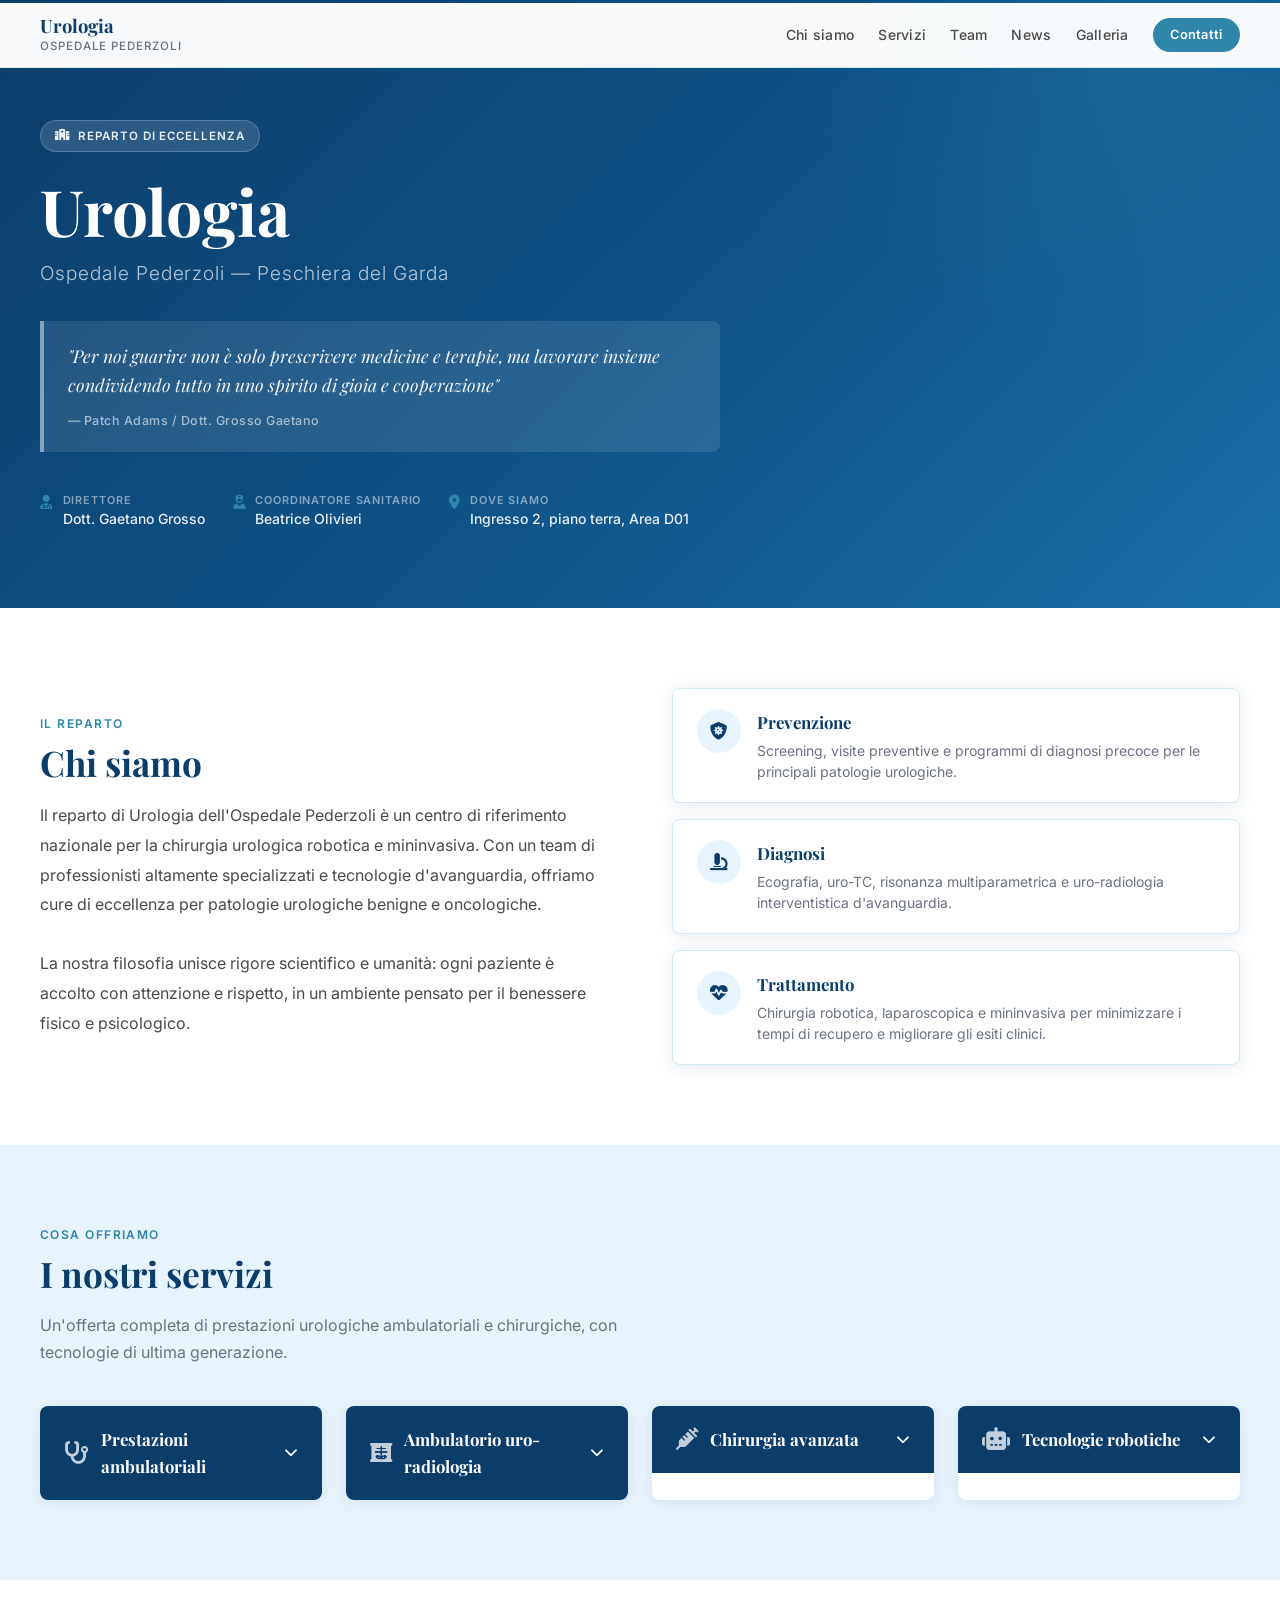
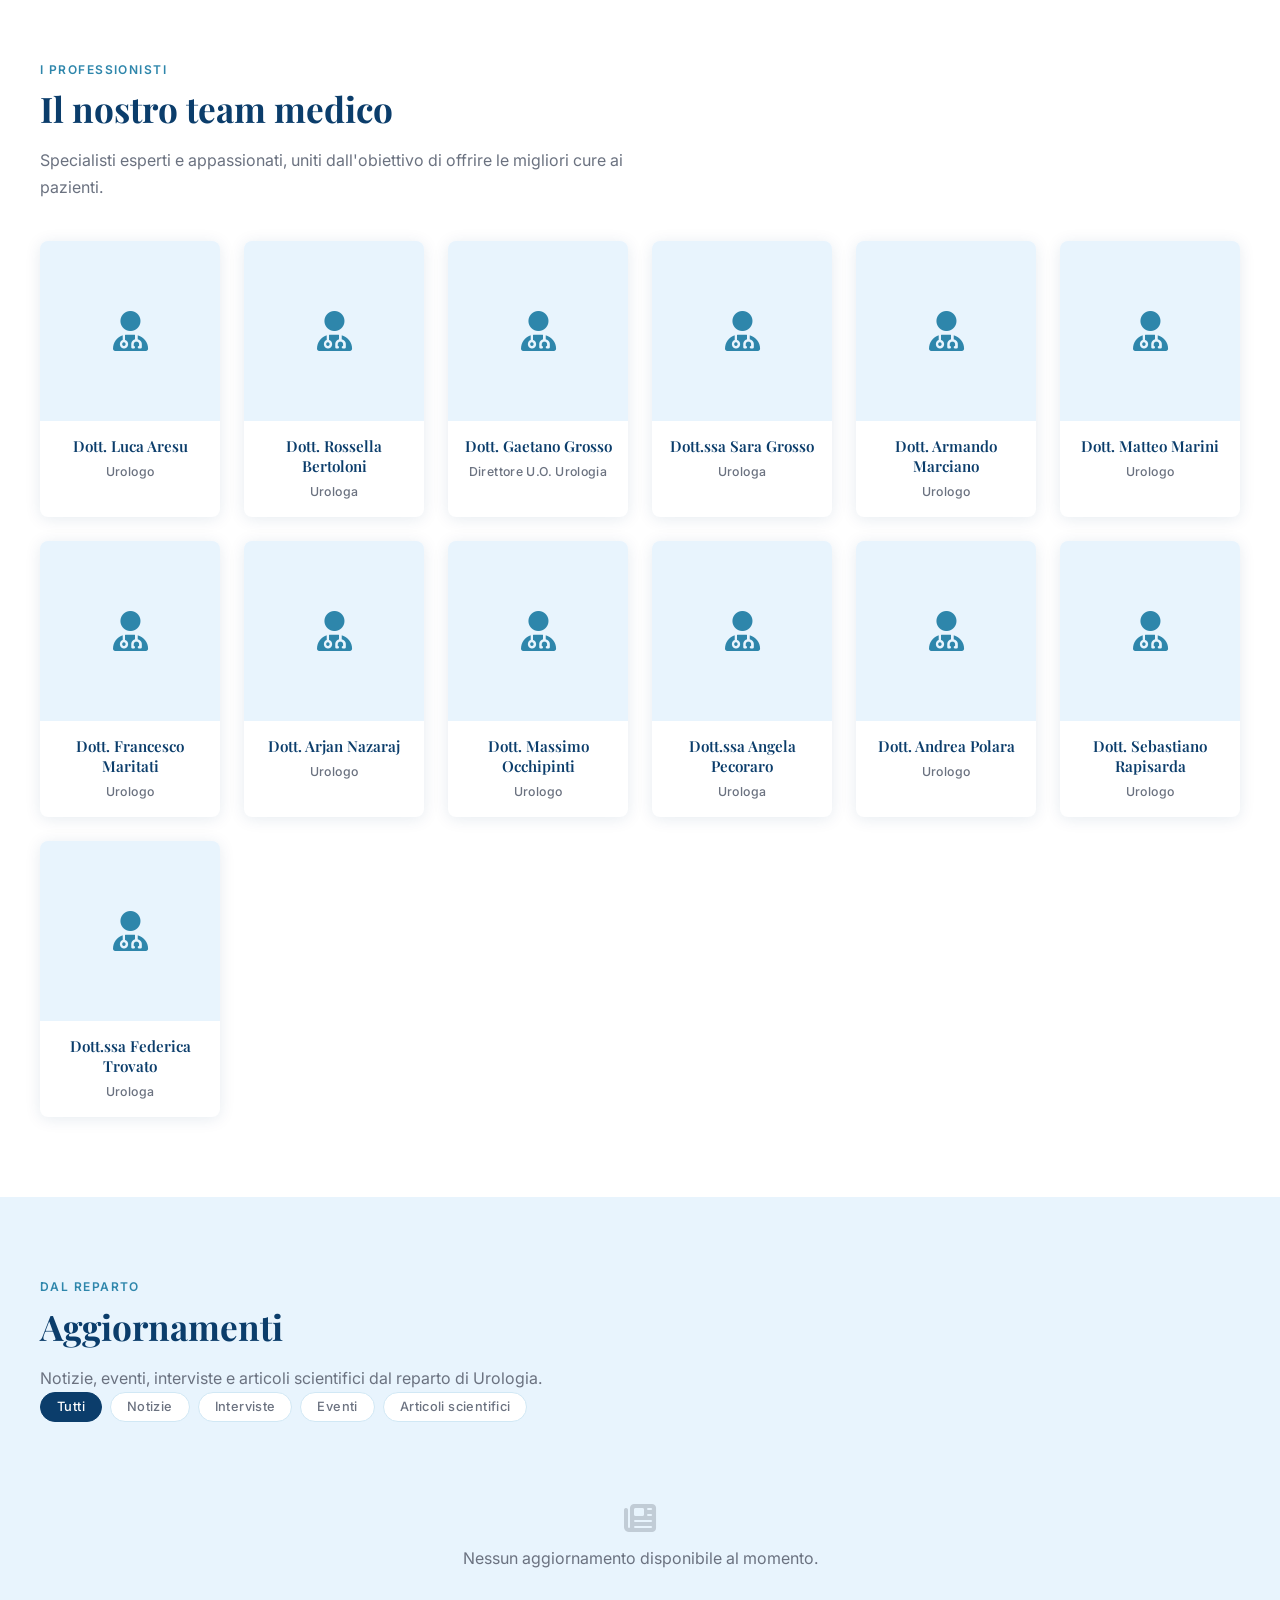
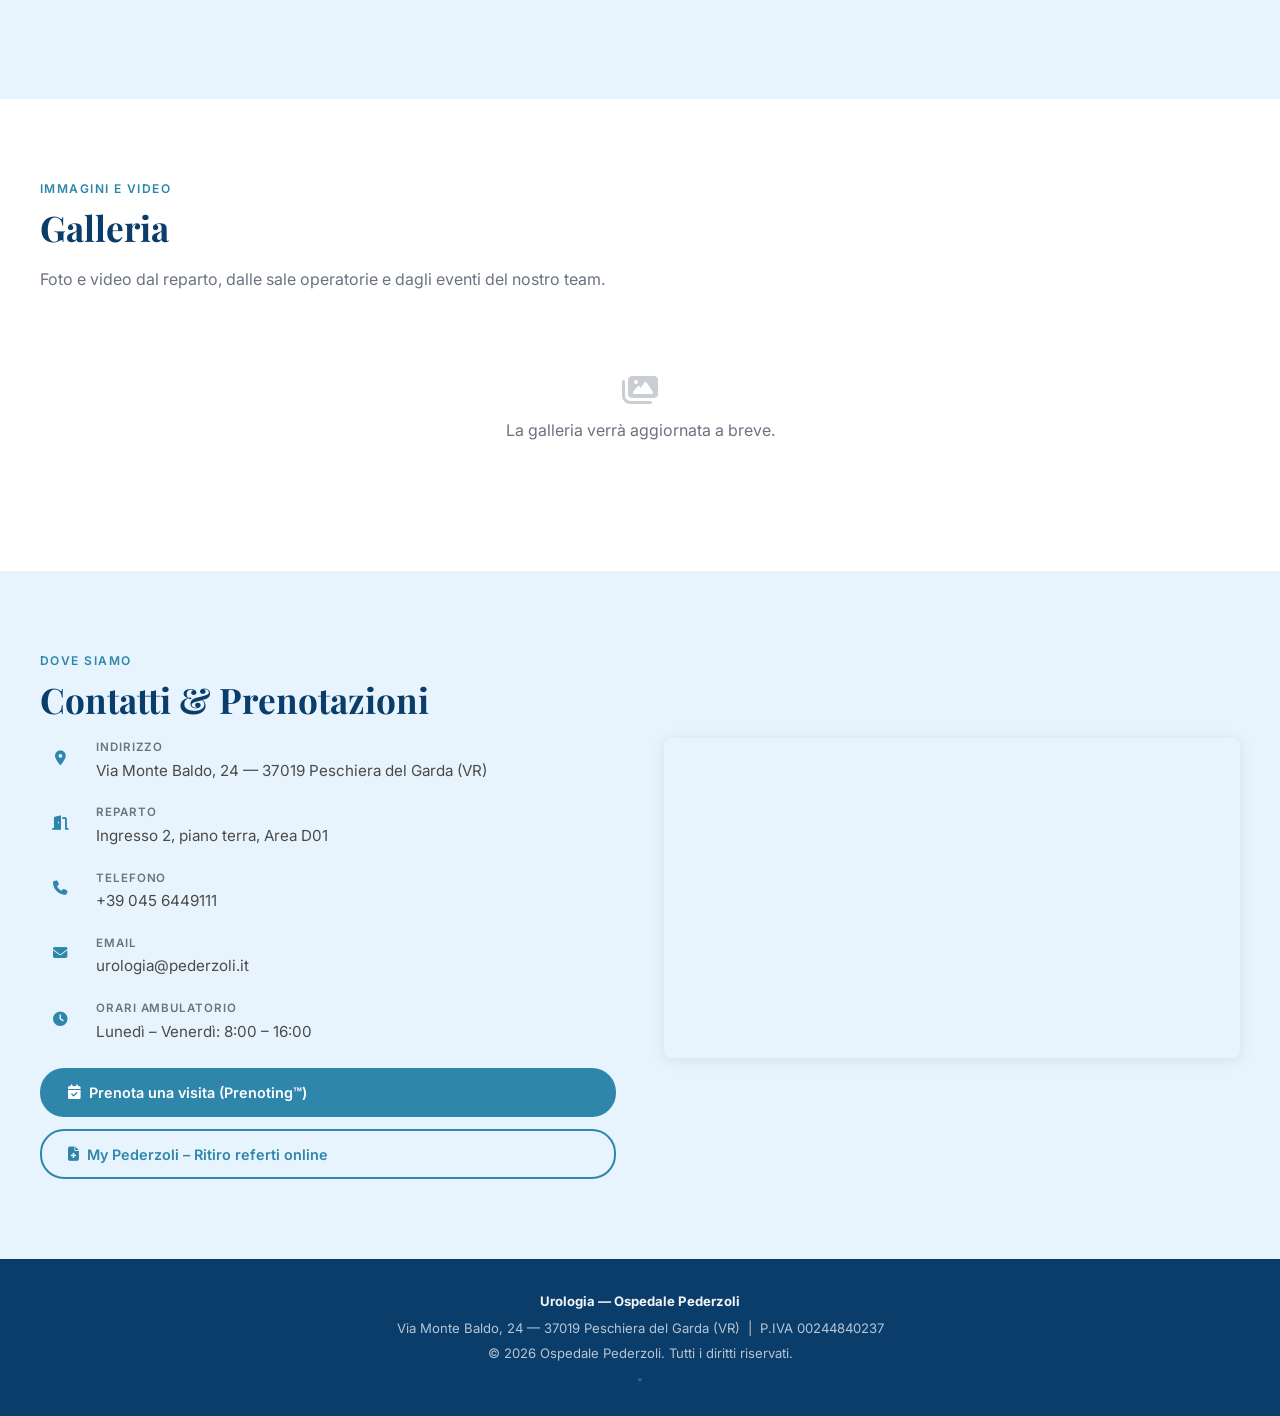
==== index.html @ b8ba5147 "Add landing page Urologia Ospedale Pederzoli" ====
<!DOCTYPE html>
<html lang="it">
<head>
  <meta charset="UTF-8">
  <meta name="viewport" content="width=device-width, initial-scale=1.0">
  <title>Urologia — Ospedale Pederzoli</title>
  <meta name="description" content="Reparto di Urologia dell'Ospedale Pederzoli. Centro di riferimento nazionale per chirurgia robotica e mininvasiva. Direttore: Dott. Gaetano Grosso.">
  <link rel="preconnect" href="https://fonts.googleapis.com">
  <link rel="preconnect" href="https://fonts.gstatic.com" crossorigin>
  <link href="https://fonts.googleapis.com/css2?family=Playfair+Display:ital,wght@0,400;0,600;0,700;1,400&family=Inter:wght@300;400;500;600;700&display=swap" rel="stylesheet">
  <link rel="stylesheet" href="https://cdnjs.cloudflare.com/ajax/libs/font-awesome/6.4.2/css/all.min.css">
  <style>
    /* =============================================================
       VARIABILI — per personalizzare colori modifica qui
       ============================================================= */
    :root {
      --white:      #FFFFFF;
      --blue-deep:  #0B3D6B;   /* header, titoli, accenti istituzionali */
      --blue-light: #E8F4FD;   /* sfondi sezioni alternate */
      --accent:     #2E86AB;   /* CTA, link, bottoni */
      --text:       #4A4A4A;   /* corpo testo */
      --text-light: #6B7280;
      --border:     #D1E8F5;
      --shadow:     0 2px 16px rgba(11,61,107,.10);
      --radius:     8px;
      --max-w:      1200px;
      --font-title: 'Playfair Display', serif;
      --font-body:  'Inter', sans-serif;
      --tr:         .3s ease;
    }

    *, *::before, *::after { box-sizing: border-box; margin: 0; padding: 0; }
    html { scroll-behavior: smooth; }
    body { font-family: var(--font-body); color: var(--text); background: var(--white); line-height: 1.6; }
    img  { max-width: 100%; height: auto; display: block; }
    a    { color: var(--accent); text-decoration: none; }
    a:hover { text-decoration: underline; }
    a:focus-visible, button:focus-visible { outline: 2px solid var(--accent); outline-offset: 2px; }

    /* =============================================================
       SCROLL PROGRESS — linea animata sotto l'header
       ============================================================= */
    #scroll-bar {
      position: fixed; top: 0; left: 0; height: 3px; width: 0%;
      background: linear-gradient(90deg, var(--blue-deep), var(--accent));
      z-index: 1001; transition: width .1s linear;
    }

    /* =============================================================
       HEADER
       ============================================================= */
    #site-header {
      position: fixed; top: 3px; left: 0; right: 0;
      background: rgba(255,255,255,.97); backdrop-filter: blur(8px);
      border-bottom: 1px solid var(--border); z-index: 990; padding: 0 1.5rem;
    }
    .hdr-inner {
      max-width: var(--max-w); margin: 0 auto;
      display: flex; align-items: center; justify-content: space-between; height: 64px;
    }
    .hdr-brand { display: flex; flex-direction: column; }
    .hdr-brand .dept    { font-family: var(--font-title); font-size: 1.15rem; font-weight: 700; color: var(--blue-deep); line-height: 1.2; }
    .hdr-brand .hosp    { font-size: .72rem; font-weight: 500; color: var(--text-light); letter-spacing: .08em; text-transform: uppercase; }
    nav                 { display: flex; gap: 1.5rem; align-items: center; }
    nav a               { font-size: .875rem; font-weight: 500; color: var(--text); letter-spacing: .02em; transition: color var(--tr); }
    nav a:hover         { color: var(--accent); text-decoration: none; }
    .nav-cta            { background: var(--accent); color: var(--white) !important; padding: .4rem 1.1rem; border-radius: 20px; font-size: .8rem !important; font-weight: 600 !important; }
    .nav-cta:hover      { background: var(--blue-deep); }
    .hamburger          { display: none; background: none; border: none; cursor: pointer; font-size: 1.4rem; color: var(--blue-deep); }
    @media (max-width: 768px) {
      .hamburger { display: block; }
      nav { display: none; flex-direction: column; position: absolute; top: 64px; left: 0; right: 0;
            background: var(--white); border-bottom: 1px solid var(--border); padding: 1rem 1.5rem; gap: .75rem; }
      nav.open { display: flex; }
      nav a { font-size: 1rem; }
    }

    /* =============================================================
       UTILITIES
       ============================================================= */
    .sec-label   { font-size: .75rem; font-weight: 600; letter-spacing: .12em; text-transform: uppercase; color: var(--accent); margin-bottom: .5rem; }
    .sec-title   { font-family: var(--font-title); font-size: clamp(1.6rem,3vw,2.2rem); color: var(--blue-deep); line-height: 1.25; margin-bottom: 1rem; }
    .sec-sub     { font-size: 1rem; color: var(--text-light); max-width: 620px; line-height: 1.7; }
    section      { padding: 5rem 1.5rem; }
    .container   { max-width: var(--max-w); margin: 0 auto; }
    .bg-light    { background: var(--blue-light); }
    .btn         { display: inline-flex; align-items: center; gap: .5rem; padding: .7rem 1.6rem; border-radius: 24px;
                   font-family: var(--font-body); font-size: .9rem; font-weight: 600; cursor: pointer;
                   transition: all var(--tr); border: 2px solid transparent; text-decoration: none; }
    .btn-primary { background: var(--accent); color: var(--white); }
    .btn-primary:hover { background: var(--blue-deep); text-decoration: none; }
    .btn-outline { background: transparent; color: var(--accent); border-color: var(--accent); }
    .btn-outline:hover { background: var(--accent); color: var(--white); text-decoration: none; }

    /* =============================================================
       HERO
       ============================================================= */
    #hero {
      padding: calc(64px + 3.5rem) 1.5rem 5rem;
      background: linear-gradient(135deg, var(--blue-deep) 0%, #0e5287 50%, #1a6fa8 100%);
      position: relative; overflow: hidden;
    }
    #hero::before {
      content: ''; position: absolute; top: -40%; right: -10%; width: 600px; height: 600px;
      background: radial-gradient(circle, rgba(46,134,171,.25) 0%, transparent 70%); pointer-events: none;
    }
    .hero-in    { max-width: var(--max-w); margin: 0 auto; position: relative; z-index: 1; }
    .hero-badge { display: inline-flex; align-items: center; gap: .5rem;
                  background: rgba(255,255,255,.13); color: rgba(255,255,255,.9);
                  padding: .35rem .9rem; border-radius: 20px; font-size: .72rem; font-weight: 600;
                  letter-spacing: .08em; text-transform: uppercase; margin-bottom: 1.5rem;
                  border: 1px solid rgba(255,255,255,.2); }
    .hero-title { font-family: var(--font-title); font-size: clamp(2.5rem,6vw,4rem); color: var(--white); line-height: 1.1; margin-bottom: .75rem; }
    .hero-hosp  { font-size: clamp(1rem,2vw,1.2rem); color: rgba(255,255,255,.7); font-weight: 300; letter-spacing: .05em; margin-bottom: 2rem; }
    .hero-quote { background: rgba(255,255,255,.1); border-left: 4px solid rgba(255,255,255,.45);
                  padding: 1.25rem 1.5rem; border-radius: 0 var(--radius) var(--radius) 0;
                  max-width: 680px; margin-bottom: 2.5rem; }
    .hero-quote blockquote { font-family: var(--font-title); font-size: clamp(.95rem,2vw,1.1rem);
                              color: rgba(255,255,255,.95); font-style: italic; line-height: 1.65; margin-bottom: .5rem; }
    .hero-quote cite        { font-size: .78rem; color: rgba(255,255,255,.6); font-style: normal; font-weight: 500; letter-spacing: .04em; }
    .hero-meta  { display: flex; flex-wrap: wrap; gap: 1.75rem; }
    .hm-item    { display: flex; align-items: flex-start; gap: .6rem; }
    .hm-item i  { color: var(--accent); font-size: .9rem; margin-top: .15rem; flex-shrink: 0; }
    .hm-item .lbl { font-size: .68rem; font-weight: 600; letter-spacing: .08em; text-transform: uppercase; color: rgba(255,255,255,.5); }
    .hm-item .val { font-size: .875rem; color: rgba(255,255,255,.9); font-weight: 500; line-height: 1.3; }

    /* =============================================================
       CHI SIAMO
       ============================================================= */
    #chi-siamo .container { display: grid; grid-template-columns: 1fr 1fr; gap: 4rem; align-items: center; }
    @media (max-width: 768px) { #chi-siamo .container { grid-template-columns: 1fr; gap: 2.5rem; } }
    .about-text  { font-size: 1rem; line-height: 1.85; color: var(--text); margin-top: 1rem; }
    .pillars     { display: flex; flex-direction: column; gap: 1rem; }
    .pillar-card { background: var(--white); border: 1px solid var(--border); border-radius: var(--radius);
                   padding: 1.25rem 1.5rem; display: flex; align-items: flex-start; gap: 1rem;
                   box-shadow: var(--shadow); transition: transform var(--tr), box-shadow var(--tr); }
    .pillar-card:hover { transform: translateY(-2px); box-shadow: 0 6px 24px rgba(11,61,107,.15); }
    .p-icon      { width: 44px; height: 44px; background: var(--blue-light); border-radius: 50%;
                   display: flex; align-items: center; justify-content: center; flex-shrink: 0; color: var(--blue-deep); font-size: 1.1rem; }
    .pillar-card h3 { font-family: var(--font-title); font-size: 1.05rem; color: var(--blue-deep); margin-bottom: .25rem; }
    .pillar-card p  { font-size: .875rem; color: var(--text-light); line-height: 1.5; }

    /* =============================================================
       SERVIZI
       ============================================================= */
    .svc-grid { display: grid; grid-template-columns: repeat(auto-fit,minmax(260px,1fr)); gap: 1.5rem; margin-top: 2.5rem; }
    .svc-card { background: var(--white); border-radius: var(--radius); box-shadow: var(--shadow); overflow: hidden;
                cursor: pointer; transition: transform var(--tr), box-shadow var(--tr); }
    .svc-card:hover { transform: translateY(-3px); box-shadow: 0 8px 28px rgba(11,61,107,.15); }
    .svc-head { background: var(--blue-deep); color: var(--white); padding: 1.25rem 1.5rem;
                display: flex; align-items: center; justify-content: space-between; }
    .svc-head .si  { font-size: 1.4rem; opacity: .75; }
    .svc-head h3   { font-family: var(--font-title); font-size: 1.05rem; flex: 1; margin: 0 .75rem; }
    .svc-head .tog { font-size: .85rem; transition: transform var(--tr); }
    .svc-card.open .tog { transform: rotate(180deg); }
    .svc-body { max-height: 0; overflow: hidden; transition: max-height .4s ease, padding .3s; padding: 0 1.5rem; }
    .svc-card.open .svc-body { max-height: 420px; padding: 1.25rem 1.5rem; }
    .svc-body p  { font-size: .9rem; color: var(--text); line-height: 1.7; }
    .svc-body ul { margin-top: .75rem; padding-left: 1.25rem; }
    .svc-body ul li { font-size: .875rem; color: var(--text-light); margin-bottom: .3rem; }

    /* =============================================================
       TEAM
       ============================================================= */
    .team-grid { display: grid; grid-template-columns: repeat(auto-fill,minmax(170px,1fr)); gap: 1.5rem; margin-top: 2.5rem; }
    .team-card { background: var(--white); border-radius: var(--radius); box-shadow: var(--shadow); overflow: hidden;
                 text-align: center; transition: transform var(--tr), box-shadow var(--tr); }
    .team-card:hover { transform: translateY(-4px); box-shadow: 0 10px 32px rgba(11,61,107,.15); }
    .tc-photo { width: 100%; aspect-ratio: 1; background: var(--blue-light); overflow: hidden; position: relative; }
    .tc-photo img { width: 100%; height: 100%; object-fit: cover; }
    .tc-placeholder { width: 100%; height: 100%; display: flex; align-items: center; justify-content: center; color: var(--accent); font-size: 2.5rem; }
    .tc-info  { padding: 1rem; }
    .tc-name  { font-family: var(--font-title); font-size: .95rem; color: var(--blue-deep); font-weight: 600; line-height: 1.3; }
    .tc-role  { font-size: .77rem; color: var(--text-light); margin-top: .3rem; font-weight: 500; letter-spacing: .03em; }

    /* =============================================================
       FEED
       ============================================================= */
    .filters  { display: flex; flex-wrap: wrap; gap: .5rem; margin-bottom: 2rem; }
    .fbtn     { padding: .4rem 1rem; border: 1.5px solid var(--border); border-radius: 20px;
                background: var(--white); color: var(--text-light); font-family: var(--font-body);
                font-size: .8rem; font-weight: 500; cursor: pointer; transition: all var(--tr); letter-spacing: .03em; }
    .fbtn:hover, .fbtn.active { background: var(--blue-deep); color: var(--white); border-color: var(--blue-deep); }
    .posts-grid { display: grid; grid-template-columns: repeat(auto-fill,minmax(300px,1fr)); gap: 1.5rem; }
    .post-card  { background: var(--white); border-radius: var(--radius); box-shadow: var(--shadow); overflow: hidden;
                  display: flex; flex-direction: column; transition: transform var(--tr), box-shadow var(--tr); }
    .post-card:hover { transform: translateY(-3px); box-shadow: 0 8px 28px rgba(11,61,107,.15); }
    .post-img   { width: 100%; height: 180px; object-fit: cover; }
    .post-vid   { width: 100%; aspect-ratio: 16/9; }
    .post-vid iframe { width: 100%; height: 100%; border: none; display: block; }
    .post-body  { padding: 1.25rem; flex: 1; display: flex; flex-direction: column; }
    .post-meta  { display: flex; align-items: center; justify-content: space-between; margin-bottom: .75rem; }
    .ptag       { font-size: .7rem; font-weight: 600; letter-spacing: .08em; text-transform: uppercase; padding: .2rem .6rem; border-radius: 4px; }
    .tag-n { background: #dbeafe; color: #1d4ed8; }
    .tag-i { background: #d1fae5; color: #065f46; }
    .tag-e { background: #fef3c7; color: #92400e; }
    .tag-a { background: #f3e8ff; color: #6b21a8; }
    .pdate  { font-size: .75rem; color: var(--text-light); }
    .post-card h3 { font-family: var(--font-title); font-size: 1.05rem; color: var(--blue-deep); margin-bottom: .5rem; line-height: 1.35; }
    .post-card p  { font-size: .875rem; color: var(--text-light); line-height: 1.6; flex: 1; }
    .no-posts { text-align: center; color: var(--text-light); padding: 3rem; font-size: 1rem; grid-column: 1/-1; }

    /* =============================================================
       GALLERIA
       ============================================================= */
    .gal-grid { columns: 3 260px; column-gap: 1rem; margin-top: 2rem; }
    .gal-item { break-inside: avoid; margin-bottom: 1rem; position: relative;
                border-radius: var(--radius); overflow: hidden; cursor: pointer; }
    .gal-item img { width: 100%; display: block; transition: transform .4s ease; }
    .gal-item:hover img { transform: scale(1.04); }
    .gal-overlay { position: absolute; inset: 0; background: rgba(11,61,107,.45); opacity: 0;
                   transition: opacity var(--tr); display: flex; align-items: center; justify-content: center;
                   color: white; font-size: 1.75rem; }
    .gal-item:hover .gal-overlay { opacity: 1; }
    .gal-vid  { break-inside: avoid; margin-bottom: 1rem; border-radius: var(--radius); overflow: hidden; box-shadow: var(--shadow); }
    .gal-vid-title { background: var(--blue-deep); color: white; padding: .6rem .9rem; font-size: .82rem; font-weight: 500; }
    .gal-vid iframe { width: 100%; aspect-ratio: 16/9; display: block; border: none; }
    .gal-empty { text-align: center; color: var(--text-light); padding: 3rem; }
    /* lightbox */
    #lightbox { display: none; position: fixed; inset: 0; background: rgba(0,0,0,.92); z-index: 2000;
                align-items: center; justify-content: center; }
    #lightbox.open { display: flex; }
    #lightbox img  { max-width: 90vw; max-height: 90vh; object-fit: contain; border-radius: var(--radius); }
    #lb-close { position: absolute; top: 1.5rem; right: 1.5rem; background: none; border: none;
                color: white; font-size: 2rem; cursor: pointer; line-height: 1; }

    /* =============================================================
       CONTATTI
       ============================================================= */
    .contacts-grid { display: grid; grid-template-columns: 1fr 1fr; gap: 3rem; align-items: start; }
    @media (max-width: 768px) { .contacts-grid { grid-template-columns: 1fr; } }
    .ci      { display: flex; align-items: flex-start; gap: 1rem; margin-bottom: 1.25rem; }
    .ci-icon { width: 40px; height: 40px; background: var(--blue-light); border-radius: 50%;
               display: flex; align-items: center; justify-content: center; color: var(--accent); font-size: .9rem; flex-shrink: 0; }
    .ci-lbl  { font-size: .72rem; font-weight: 600; letter-spacing: .08em; text-transform: uppercase; color: var(--text-light); }
    .ci-val  { font-size: .95rem; color: var(--text); margin-top: .15rem; }
    .cta-links { display: flex; flex-direction: column; gap: .75rem; margin-top: 1.5rem; }
    .map-wrap  { border-radius: var(--radius); overflow: hidden; box-shadow: var(--shadow); height: 320px; }
    .map-wrap iframe { width: 100%; height: 100%; border: none; }

    /* =============================================================
       FOOTER
       ============================================================= */
    footer { background: var(--blue-deep); color: rgba(255,255,255,.7); text-align: center; padding: 2rem 1.5rem; font-size: .82rem; }
    footer strong { color: rgba(255,255,255,.95); }
    .admin-dot { background: none; border: none; color: rgba(255,255,255,.18); cursor: pointer; font-size: .55rem; margin-top: .6rem; transition: color .3s; display: block; margin-left: auto; margin-right: auto; }
    .admin-dot:hover { color: rgba(255,255,255,.55); }

    /* =============================================================
       TOAST
       ============================================================= */
    #toast { position: fixed; bottom: 2rem; right: 2rem; background: var(--accent); color: white;
             padding: .75rem 1.25rem; border-radius: 8px; font-size: .875rem; font-weight: 600;
             z-index: 5000; opacity: 0; transform: translateY(10px); transition: opacity .3s, transform .3s; pointer-events: none; }
    #toast.show { opacity: 1; transform: translateY(0); }

    /* =============================================================
       ADMIN OVERLAY
       ============================================================= */
    #admin-ov { display: none; position: fixed; inset: 0; background: rgba(11,61,107,.97);
                z-index: 3000; overflow-y: auto; }
    #admin-ov.open { display: block; }
    .adm-wrap { max-width: 920px; margin: 0 auto; padding: 2rem 1.5rem; }
    .adm-hdr  { display: flex; align-items: center; justify-content: space-between;
                margin-bottom: 2rem; border-bottom: 1px solid rgba(255,255,255,.15); padding-bottom: 1rem; }
    .adm-hdr h2 { font-family: var(--font-title); color: var(--white); font-size: 1.5rem; }
    #adm-close { background: rgba(255,255,255,.1); border: 1px solid rgba(255,255,255,.2); color: white;
                 padding: .4rem .9rem; border-radius: 6px; cursor: pointer; font-size: .85rem; }
    #adm-close:hover { background: rgba(255,255,255,.2); }
    /* login */
    #adm-login { display: flex; flex-direction: column; align-items: center; justify-content: center; min-height: 80vh; gap: 1rem; }
    #adm-login h3 { font-family: var(--font-title); color: white; font-size: 1.5rem; }
    #adm-pw-input { padding: .75rem 1rem; border-radius: 8px; border: 1px solid rgba(255,255,255,.2);
                    background: rgba(255,255,255,.1); color: white; font-size: 1rem; width: 260px; outline: none; }
    #adm-pw-input::placeholder { color: rgba(255,255,255,.4); }
    #adm-pw-input:focus { border-color: var(--accent); }
    #adm-login-btn { padding: .75rem 2rem; background: var(--accent); color: white; border: none;
                     border-radius: 8px; cursor: pointer; font-size: 1rem; font-weight: 600; width: 260px; }
    #adm-login-btn:hover { background: #2472a4; }
    #login-err { color: #fca5a5; font-size: .85rem; display: none; }
    #adm-cancel { background: none; border: none; color: rgba(255,255,255,.4); cursor: pointer; font-size: .82rem; margin-top: .25rem; }
    /* panel */
    #adm-panel { display: none; }
    .adm-tabs  { display: flex; flex-wrap: wrap; gap: .5rem; margin-bottom: 2rem; }
    .atab      { padding: .5rem 1.1rem; background: rgba(255,255,255,.08); color: rgba(255,255,255,.7);
                 border: 1px solid rgba(255,255,255,.15); border-radius: 6px; cursor: pointer;
                 font-size: .85rem; font-family: var(--font-body); transition: all .2s; }
    .atab.active, .atab:hover { background: var(--accent); color: white; border-color: var(--accent); }
    .asec { display: none; }
    .asec.active { display: block; }
    /* form */
    .albl { display: block; color: rgba(255,255,255,.7); font-size: .82rem; font-weight: 500; margin-bottom: .35rem; letter-spacing: .04em; }
    .ainput, .atea, .asel {
      width: 100%; padding: .65rem .9rem; background: rgba(255,255,255,.08);
      border: 1px solid rgba(255,255,255,.2); border-radius: 6px; color: white;
      font-family: var(--font-body); font-size: .9rem; margin-bottom: 1rem; outline: none; transition: border-color .2s;
    }
    .ainput:focus, .atea:focus, .asel:focus { border-color: var(--accent); }
    .atea { min-height: 100px; resize: vertical; }
    .asel option { background: #0B3D6B; }
    .abtn         { padding: .6rem 1.3rem; border-radius: 6px; border: none; cursor: pointer; font-family: var(--font-body); font-size: .875rem; font-weight: 600; transition: all .2s; }
    .abtn-p { background: var(--accent); color: white; }
    .abtn-p:hover { background: #2472a4; }
    .abtn-d { background: #dc2626; color: white; margin-left: .5rem; }
    .abtn-d:hover { background: #b91c1c; }
    .abtn-s { background: rgba(255,255,255,.12); color: white; }
    .abtn-s:hover { background: rgba(255,255,255,.2); }
    .ag2 { display: grid; grid-template-columns: 1fr 1fr; gap: 1rem; }
    @media (max-width: 600px) { .ag2 { grid-template-columns: 1fr; } }
    .adm-item { background: rgba(255,255,255,.06); border: 1px solid rgba(255,255,255,.12);
                border-radius: 8px; padding: 1rem; margin-bottom: .75rem;
                display: flex; align-items: flex-start; justify-content: space-between; gap: 1rem; }
    .adm-item-info { flex: 1; }
    .adm-item-info .it { color: white; font-weight: 600; font-size: .9rem; }
    .adm-item-info .im { color: rgba(255,255,255,.5); font-size: .78rem; margin-top: .2rem; }
    .adm-item-actions { display: flex; gap: .4rem; flex-shrink: 0; }
    .asep { border: none; border-top: 1px solid rgba(255,255,255,.12); margin: 1.5rem 0; }
    .a-sec-title { color: white; font-family: var(--font-title); font-size: 1.1rem; margin-bottom: 1rem; }
    .fgrp { margin-bottom: 1rem; }
    /* team admin */
    .adm-team-grid { display: grid; grid-template-columns: repeat(auto-fill,minmax(155px,1fr)); gap: 1rem; margin-top: 1rem; }
    .atc { background: rgba(255,255,255,.06); border: 1px solid rgba(255,255,255,.12); border-radius: 8px; padding: 1rem; text-align: center; }
    .atc-photo { width: 58px; height: 58px; border-radius: 50%; background: rgba(255,255,255,.12);
                 margin: 0 auto .5rem; overflow: hidden; display: flex; align-items: center;
                 justify-content: center; color: rgba(255,255,255,.4); font-size: 1.4rem; }
    .atc-photo img { width: 100%; height: 100%; object-fit: cover; }
    .atc-name { color: white; font-size: .8rem; font-weight: 600; margin-bottom: .25rem; }
    .atc-role { font-size: .72rem; color: rgba(255,255,255,.5); margin-bottom: .75rem; }
    #team-edit-box { display: none; margin-top: 1.5rem; background: rgba(255,255,255,.06);
                     border: 1px solid rgba(255,255,255,.12); border-radius: 8px; padding: 1.25rem; }
    #team-edit-box h4 { color: white; margin-bottom: 1rem; font-family: var(--font-title); }

    /* =============================================================
       RESPONSIVE
       ============================================================= */
    @media (max-width: 640px) {
      section { padding: 3.5rem 1.25rem; }
      .posts-grid { grid-template-columns: 1fr; }
      .gal-grid { columns: 2 150px; }
      .team-grid { grid-template-columns: repeat(auto-fill,minmax(140px,1fr)); }
    }
  </style>
</head>
<body>

<!-- Scroll progress bar -->
<div id="scroll-bar" role="progressbar" aria-label="Avanzamento lettura pagina"></div>

<!-- ================================================================
     HEADER
     ================================================================ -->
<header id="site-header">
  <div class="hdr-inner">
    <div class="hdr-brand">
      <span class="dept">Urologia</span>
      <span class="hosp">Ospedale Pederzoli</span>
    </div>
    <button class="hamburger" id="hamburger" aria-label="Apri menu" aria-expanded="false">
      <i class="fas fa-bars"></i>
    </button>
    <nav id="main-nav" aria-label="Navigazione principale">
      <a href="#chi-siamo">Chi siamo</a>
      <a href="#servizi">Servizi</a>
      <a href="#team">Team</a>
      <a href="#aggiornamenti">News</a>
      <a href="#galleria">Galleria</a>
      <a href="#contatti" class="nav-cta">Contatti</a>
    </nav>
  </div>
</header>

<!-- ================================================================
     HERO
     ================================================================ -->
<section id="hero" aria-labelledby="hero-h1">
  <div class="hero-in">
    <div class="hero-badge"><i class="fas fa-hospital" aria-hidden="true"></i> Reparto di eccellenza</div>
    <h1 class="hero-title" id="hero-h1">Urologia</h1>
    <p class="hero-hosp">Ospedale Pederzoli — Peschiera del Garda</p>
    <div class="hero-quote">
      <blockquote>"Per noi guarire non è solo prescrivere medicine e terapie, ma lavorare insieme condividendo tutto in uno spirito di gioia e cooperazione"</blockquote>
      <cite>— Patch Adams / Dott. Grosso Gaetano</cite>
    </div>
    <div class="hero-meta">
      <div class="hm-item">
        <i class="fas fa-user-md" aria-hidden="true"></i>
        <div><div class="lbl">Direttore</div><div class="val">Dott. Gaetano Grosso</div></div>
      </div>
      <div class="hm-item">
        <i class="fas fa-user-nurse" aria-hidden="true"></i>
        <div><div class="lbl">Coordinatore Sanitario</div><div class="val">Beatrice Olivieri</div></div>
      </div>
      <div class="hm-item">
        <i class="fas fa-map-marker-alt" aria-hidden="true"></i>
        <div><div class="lbl">Dove siamo</div><div class="val">Ingresso 2, piano terra, Area D01</div></div>
      </div>
    </div>
  </div>
</section>

<!-- ================================================================
     CHI SIAMO
     ================================================================ -->
<section id="chi-siamo" aria-labelledby="cs-title">
  <div class="container">
    <div>
      <p class="sec-label">Il Reparto</p>
      <h2 class="sec-title" id="cs-title">Chi siamo</h2>
      <p id="about-text" class="about-text">
        Il reparto di Urologia dell'Ospedale Pederzoli è un centro di riferimento nazionale per la chirurgia urologica robotica e mininvasiva. Con un team di professionisti altamente specializzati e tecnologie d'avanguardia, offriamo cure di eccellenza per patologie urologiche benigne e oncologiche.<br><br>
        La nostra filosofia unisce rigore scientifico e umanità: ogni paziente è accolto con attenzione e rispetto, in un ambiente pensato per il benessere fisico e psicologico. Collaboriamo con i principali centri di ricerca italiani e internazionali per garantire trattamenti sempre all'avanguardia.
      </p>
    </div>
    <div class="pillars">
      <div class="pillar-card">
        <div class="p-icon"><i class="fas fa-shield-virus" aria-hidden="true"></i></div>
        <div>
          <h3>Prevenzione</h3>
          <p>Screening, visite preventive e programmi di diagnosi precoce per le principali patologie urologiche.</p>
        </div>
      </div>
      <div class="pillar-card">
        <div class="p-icon"><i class="fas fa-microscope" aria-hidden="true"></i></div>
        <div>
          <h3>Diagnosi</h3>
          <p>Ecografia, uro-TC, risonanza multiparametrica e uro-radiologia interventistica d'avanguardia.</p>
        </div>
      </div>
      <div class="pillar-card">
        <div class="p-icon"><i class="fas fa-heart-pulse" aria-hidden="true"></i></div>
        <div>
          <h3>Trattamento</h3>
          <p>Chirurgia robotica, laparoscopica e mininvasiva per minimizzare i tempi di recupero e migliorare gli esiti clinici.</p>
        </div>
      </div>
    </div>
  </div>
</section>

<!-- ================================================================
     SERVIZI
     ================================================================ -->
<section id="servizi" class="bg-light" aria-labelledby="svc-title">
  <div class="container">
    <p class="sec-label">Cosa offriamo</p>
    <h2 class="sec-title" id="svc-title">I nostri servizi</h2>
    <p class="sec-sub">Un'offerta completa di prestazioni urologiche ambulatoriali e chirurgiche, con tecnologie di ultima generazione.</p>
    <div class="svc-grid" id="svc-grid"></div>
  </div>
</section>

<!-- ================================================================
     TEAM
     ================================================================ -->
<section id="team" aria-labelledby="team-title">
  <div class="container">
    <p class="sec-label">I professionisti</p>
    <h2 class="sec-title" id="team-title">Il nostro team medico</h2>
    <p class="sec-sub">Specialisti esperti e appassionati, uniti dall'obiettivo di offrire le migliori cure ai pazienti.</p>
    <div class="team-grid" id="team-grid"></div>
  </div>
</section>

<!-- ================================================================
     FEED AGGIORNAMENTI
     ================================================================ -->
<section id="aggiornamenti" class="bg-light" aria-labelledby="feed-title">
  <div class="container">
    <p class="sec-label">Dal reparto</p>
    <h2 class="sec-title" id="feed-title">Aggiornamenti</h2>
    <p class="sec-sub">Notizie, eventi, interviste e articoli scientifici dal reparto di Urologia.</p>
    <div class="filters" role="group" aria-label="Filtra per categoria">
      <button class="fbtn active" data-f="all" aria-pressed="true">Tutti</button>
      <button class="fbtn" data-f="Notizia" aria-pressed="false">Notizie</button>
      <button class="fbtn" data-f="Intervista" aria-pressed="false">Interviste</button>
      <button class="fbtn" data-f="Evento" aria-pressed="false">Eventi</button>
      <button class="fbtn" data-f="Articolo scientifico" aria-pressed="false">Articoli scientifici</button>
    </div>
    <div class="posts-grid" id="posts-grid"></div>
  </div>
</section>

<!-- ================================================================
     GALLERIA
     ================================================================ -->
<section id="galleria" aria-labelledby="gal-title">
  <div class="container">
    <p class="sec-label">Immagini e video</p>
    <h2 class="sec-title" id="gal-title">Galleria</h2>
    <p class="sec-sub">Foto e video dal reparto, dalle sale operatorie e dagli eventi del nostro team.</p>
    <div class="gal-grid" id="gal-grid"></div>
    <div id="gal-empty" class="gal-empty" style="display:none">
      <i class="fas fa-images" style="font-size:2rem;opacity:.35;display:block;margin-bottom:.75rem"></i>
      La galleria verrà aggiornata a breve.
    </div>
  </div>
</section>

<!-- Lightbox -->
<div id="lightbox" role="dialog" aria-modal="true" aria-label="Visualizzatore immagine">
  <button id="lb-close" aria-label="Chiudi"><i class="fas fa-times"></i></button>
  <img id="lb-img" src="" alt="">
</div>

<!-- ================================================================
     CONTATTI
     ================================================================ -->
<section id="contatti" class="bg-light" aria-labelledby="cnt-title">
  <div class="container">
    <p class="sec-label">Dove siamo</p>
    <h2 class="sec-title" id="cnt-title">Contatti &amp; Prenotazioni</h2>
    <div class="contacts-grid">
      <div>
        <div class="ci">
          <div class="ci-icon"><i class="fas fa-map-marker-alt" aria-hidden="true"></i></div>
          <div><div class="ci-lbl">Indirizzo</div><div class="ci-val" id="c-address">Via Monte Baldo, 24 — 37019 Peschiera del Garda (VR)</div></div>
        </div>
        <div class="ci">
          <div class="ci-icon"><i class="fas fa-door-open" aria-hidden="true"></i></div>
          <div><div class="ci-lbl">Reparto</div><div class="ci-val">Ingresso 2, piano terra, Area D01</div></div>
        </div>
        <div class="ci">
          <div class="ci-icon"><i class="fas fa-phone" aria-hidden="true"></i></div>
          <div><div class="ci-lbl">Telefono</div><div class="ci-val" id="c-phone">+39 045 6449111</div></div>
        </div>
        <div class="ci">
          <div class="ci-icon"><i class="fas fa-envelope" aria-hidden="true"></i></div>
          <div><div class="ci-lbl">Email</div><div class="ci-val" id="c-email">urologia@pederzoli.it</div></div>
        </div>
        <div class="ci">
          <div class="ci-icon"><i class="fas fa-clock" aria-hidden="true"></i></div>
          <div><div class="ci-lbl">Orari ambulatorio</div><div class="ci-val" id="c-hours">Lunedì – Venerdì: 8:00 – 16:00</div></div>
        </div>
        <div class="cta-links">
          <a id="prenoting-link" href="https://www.prenoting.it" target="_blank" rel="noopener noreferrer" class="btn btn-primary">
            <i class="fas fa-calendar-check" aria-hidden="true"></i> Prenota una visita (Prenoting™)
          </a>
          <a id="mypederzoli-link" href="https://my.pederzoli.it" target="_blank" rel="noopener noreferrer" class="btn btn-outline">
            <i class="fas fa-file-medical" aria-hidden="true"></i> My Pederzoli – Ritiro referti online
          </a>
        </div>
      </div>
      <div>
        <div class="map-wrap">
          <!-- Mappa Ospedale Pederzoli — sostituisci con l'iframe embed di Google Maps se necessario -->
          <iframe
            src="https://maps.google.com/maps?q=Ospedale+Pederzoli,+Via+Monte+Baldo+24,+Peschiera+del+Garda&output=embed"
            title="Mappa Ospedale Pederzoli"
            loading="lazy"
            allowfullscreen
            referrerpolicy="no-referrer-when-downgrade">
          </iframe>
        </div>
      </div>
    </div>
  </div>
</section>

<!-- ================================================================
     FOOTER
     ================================================================ -->
<footer>
  <p><strong>Urologia — Ospedale Pederzoli</strong></p>
  <p style="margin-top:.4rem">Via Monte Baldo, 24 — 37019 Peschiera del Garda (VR) &nbsp;|&nbsp; P.IVA 00244840237</p>
  <p style="margin-top:.25rem">© <span id="footer-yr"></span> Ospedale Pederzoli. Tutti i diritti riservati.</p>
  <!-- Bottone discreto per accedere all'admin. Accessibile anche da: index.html#admin -->
  <button class="admin-dot" id="admin-dot-btn" aria-label="Accesso amministratori">●</button>
</footer>

<!-- Toast notification -->
<div id="toast"></div>

<!-- ================================================================
     ADMIN OVERLAY
     ================================================================ -->
<div id="admin-ov" role="dialog" aria-modal="true" aria-label="Pannello amministratore">
  <div class="adm-wrap">

    <!-- LOGIN -->
    <div id="adm-login">
      <i class="fas fa-lock" style="font-size:2.5rem;color:rgba(255,255,255,.35)"></i>
      <h3>Accesso Amministratore</h3>
      <p style="color:rgba(255,255,255,.5);font-size:.85rem;text-align:center">Inserisci la password per accedere al pannello di gestione.</p>
      <input type="password" id="adm-pw-input" placeholder="Password" aria-label="Password amministratore">
      <button id="adm-login-btn" type="button">Accedi</button>
      <span id="login-err">Password non corretta. Riprova.</span>
      <button id="adm-cancel" type="button">Annulla</button>
    </div>

    <!-- PANEL -->
    <div id="adm-panel">
      <div class="adm-hdr">
        <h2><i class="fas fa-cog" style="margin-right:.5rem;opacity:.65"></i>Pannello Admin — Urologia</h2>
        <button id="adm-close" type="button">Chiudi ✕</button>
      </div>

      <div class="adm-tabs" role="tablist">
        <button class="atab active" data-tab="posts"    role="tab" aria-selected="true">Post &amp; News</button>
        <button class="atab"        data-tab="gallery"  role="tab" aria-selected="false">Galleria</button>
        <button class="atab"        data-tab="team"     role="tab" aria-selected="false">Team</button>
        <button class="atab"        data-tab="settings" role="tab" aria-selected="false">Testi &amp; Contatti</button>
      </div>

      <!-- TAB: Posts -->
      <div class="asec active" id="tab-posts" role="tabpanel">
        <h3 class="a-sec-title">Aggiungi un nuovo post</h3>
        <div class="ag2">
          <div class="fgrp">
            <label class="albl" for="p-title">Titolo *</label>
            <input type="text" class="ainput" id="p-title" placeholder="Titolo del post">
          </div>
          <div class="fgrp">
            <label class="albl" for="p-cat">Categoria *</label>
            <select class="asel" id="p-cat">
              <option value="Notizia">Notizia</option>
              <option value="Intervista">Intervista</option>
              <option value="Evento">Evento</option>
              <option value="Articolo scientifico">Articolo scientifico</option>
            </select>
          </div>
        </div>
        <div class="fgrp">
          <label class="albl" for="p-text">Testo</label>
          <textarea class="atea" id="p-text" placeholder="Testo del post..."></textarea>
        </div>
        <div class="fgrp">
          <label class="albl" for="p-video">URL Video — YouTube o Vimeo (opzionale)</label>
          <input type="url" class="ainput" id="p-video" placeholder="https://www.youtube.com/watch?v=...">
        </div>
        <div class="fgrp">
          <label class="albl" for="p-img">Immagine (opzionale)</label>
          <input type="file" class="ainput" id="p-img" accept="image/*" style="padding:.4rem">
        </div>
        <button class="abtn abtn-p" id="add-post-btn" type="button"><i class="fas fa-plus"></i> Aggiungi post</button>
        <hr class="asep">
        <h3 class="a-sec-title">Post esistenti</h3>
        <div id="adm-posts-list"></div>
      </div>

      <!-- TAB: Gallery -->
      <div class="asec" id="tab-gallery" role="tabpanel">
        <h3 class="a-sec-title">Carica una foto</h3>
        <div class="fgrp">
          <label class="albl" for="g-img">Seleziona immagine/i *</label>
          <input type="file" class="ainput" id="g-img" accept="image/*" multiple style="padding:.4rem">
        </div>
        <div class="fgrp">
          <label class="albl" for="g-caption">Didascalia</label>
          <input type="text" class="ainput" id="g-caption" placeholder="Descrizione dell'immagine">
        </div>
        <button class="abtn abtn-p" id="add-gphoto-btn" type="button"><i class="fas fa-upload"></i> Carica foto</button>
        <hr class="asep">
        <h3 class="a-sec-title">Aggiungi un video</h3>
        <div class="fgrp">
          <label class="albl" for="g-vurl">URL YouTube o Vimeo *</label>
          <input type="url" class="ainput" id="g-vurl" placeholder="https://www.youtube.com/watch?v=...">
        </div>
        <div class="fgrp">
          <label class="albl" for="g-vtitle">Titolo video</label>
          <input type="text" class="ainput" id="g-vtitle" placeholder="Titolo del video">
        </div>
        <button class="abtn abtn-p" id="add-gvideo-btn" type="button"><i class="fas fa-video"></i> Aggiungi video</button>
        <hr class="asep">
        <h3 class="a-sec-title">Elementi in galleria</h3>
        <div id="adm-gal-list"></div>
      </div>

      <!-- TAB: Team -->
      <div class="asec" id="tab-team" role="tabpanel">
        <h3 class="a-sec-title">Modifica i membri del team</h3>
        <p style="color:rgba(255,255,255,.45);font-size:.85rem;margin-bottom:1rem">Clicca su un membro per modificarne il ruolo o la foto.</p>
        <div class="adm-team-grid" id="adm-team-grid"></div>
        <div id="team-edit-box">
          <h4 id="te-heading">Modifica membro</h4>
          <input type="hidden" id="te-idx">
          <div class="fgrp">
            <label class="albl" for="te-role">Ruolo</label>
            <input type="text" class="ainput" id="te-role" placeholder="es. Urologo, Dirigente Medico">
          </div>
          <div class="fgrp">
            <label class="albl" for="te-photo">Foto</label>
            <input type="file" class="ainput" id="te-photo" accept="image/*" style="padding:.4rem">
          </div>
          <button class="abtn abtn-p" id="te-save" type="button">Salva</button>
          <button class="abtn abtn-s" id="te-cancel" type="button" style="margin-left:.5rem">Annulla</button>
        </div>
      </div>

      <!-- TAB: Settings -->
      <div class="asec" id="tab-settings" role="tabpanel">
        <h3 class="a-sec-title">Testo "Chi siamo"</h3>
        <div class="fgrp">
          <label class="albl" for="s-about">Testo descrittivo (usa righe vuote per i paragrafi)</label>
          <textarea class="atea" id="s-about" style="min-height:140px"></textarea>
        </div>
        <hr class="asep">
        <h3 class="a-sec-title">Informazioni di contatto</h3>
        <div class="ag2">
          <div class="fgrp"><label class="albl" for="s-addr">Indirizzo</label><input type="text"  class="ainput" id="s-addr"></div>
          <div class="fgrp"><label class="albl" for="s-phone">Telefono</label><input type="text"  class="ainput" id="s-phone"></div>
          <div class="fgrp"><label class="albl" for="s-email">Email</label>   <input type="email" class="ainput" id="s-email"></div>
          <div class="fgrp"><label class="albl" for="s-hours">Orari</label>   <input type="text"  class="ainput" id="s-hours"></div>
        </div>
        <hr class="asep">
        <h3 class="a-sec-title">Link prenotazioni</h3>
        <div class="fgrp"><label class="albl" for="s-prenoting">URL Prenoting™</label><input type="url" class="ainput" id="s-prenoting"></div>
        <div class="fgrp"><label class="albl" for="s-myped">URL My Pederzoli</label>  <input type="url" class="ainput" id="s-myped"></div>
        <button class="abtn abtn-p" id="save-settings-btn" type="button"><i class="fas fa-save"></i> Salva impostazioni</button>
      </div>
    </div><!-- /adm-panel -->
  </div>
</div>

<!-- ================================================================
     JAVASCRIPT
     ================================================================ -->
<script>
'use strict';

/* ----------------------------------------------------------------
   CONFIGURAZIONE — modifica qui prima di pubblicare
   ---------------------------------------------------------------- */
// Password admin: cambia questo valore
const ADMIN_PASSWORD = 'pederzoli2025';

/* ----------------------------------------------------------------
   DATI STATICI DEFAULT
   ---------------------------------------------------------------- */
const SERVICES_DATA = [
  {
    icon: 'fa-stethoscope', title: 'Prestazioni ambulatoriali',
    desc: 'Visite urologiche specialistiche, follow-up oncologici, cistoscopia ambulatoriale e urodinamica.',
    list: ['Visita urologica', 'Ecografia prostatica trans-rettale', 'Cistoscopia ambulatoriale', 'Biopsia prostatica eco-guidata', 'Urodinamica']
  },
  {
    icon: 'fa-x-ray', title: 'Ambulatorio uro-radiologia',
    desc: 'Diagnostica per immagini dedicata alle patologie urologiche, in sinergia con la radiologia interventistica.',
    list: ['Uro-TC con mezzo di contrasto', 'Risonanza multiparametrica prostatica (mpMRI)', 'Cistografia minzionale', 'Uretrocistoscopia']
  },
  {
    icon: 'fa-syringe', title: 'Chirurgia avanzata',
    desc: 'Interventi laparoscopici, mininvasivi e open per patologie benigne e oncologiche di rene, vescica, prostata, testicolo e surrene.',
    list: ['Nefrectomia laparoscopica', 'Prostatectomia radicale', 'Cistectomia radicale', 'Pieloplastica', 'Adrenalectomia']
  },
  {
    icon: 'fa-robot', title: 'Tecnologie robotiche',
    desc: 'Centro di riferimento per la chirurgia robotica con sistema Da Vinci Multiport e Single Port, tra i pochi centri in Italia ad adottare entrambe le piattaforme.',
    list: ['Da Vinci Xi Multiport', 'Da Vinci SP Single Port', 'Prostatectomia robotica nerve-sparing', 'Pieloplastica robotica', 'Nefroureterectomia robotica']
  }
];

const DEFAULT_TEAM = [
  { name: 'Dott. Luca Aresu',           role: 'Urologo',                 photo: '' },
  { name: 'Dott. Rossella Bertoloni',    role: 'Urologa',                 photo: '' },
  { name: 'Dott. Gaetano Grosso',        role: 'Direttore U.O. Urologia', photo: '' },
  { name: 'Dott.ssa Sara Grosso',        role: 'Urologa',                 photo: '' },
  { name: 'Dott. Armando Marciano',      role: 'Urologo',                 photo: '' },
  { name: 'Dott. Matteo Marini',         role: 'Urologo',                 photo: '' },
  { name: 'Dott. Francesco Maritati',    role: 'Urologo',                 photo: '' },
  { name: 'Dott. Arjan Nazaraj',         role: 'Urologo',                 photo: '' },
  { name: 'Dott. Massimo Occhipinti',    role: 'Urologo',                 photo: '' },
  { name: 'Dott.ssa Angela Pecoraro',    role: 'Urologa',                 photo: '' },
  { name: 'Dott. Andrea Polara',         role: 'Urologo',                 photo: '' },
  { name: 'Dott. Sebastiano Rapisarda',  role: 'Urologo',                 photo: '' },
  { name: 'Dott.ssa Federica Trovato',   role: 'Urologa',                 photo: '' }
];

const DEFAULT_SETTINGS = {
  about: "Il reparto di Urologia dell'Ospedale Pederzoli è un centro di riferimento nazionale per la chirurgia urologica robotica e mininvasiva. Con un team di professionisti altamente specializzati e tecnologie d'avanguardia, offriamo cure di eccellenza per patologie urologiche benigne e oncologiche.\n\nLa nostra filosofia unisce rigore scientifico e umanità: ogni paziente è accolto con attenzione e rispetto, in un ambiente pensato per il benessere fisico e psicologico.",
  address:     'Via Monte Baldo, 24 — 37019 Peschiera del Garda (VR)',
  phone:       '+39 045 6449111',
  email:       'urologia@pederzoli.it',
  hours:       'Lunedì – Venerdì: 8:00 – 16:00',
  prenoting:   'https://www.prenoting.it',
  mypederzoli: 'https://my.pederzoli.it'
};

/* ----------------------------------------------------------------
   STORAGE
   ---------------------------------------------------------------- */
const LS = {
  get(k, d) { try { const v = localStorage.getItem(k); return v ? JSON.parse(v) : d; } catch { return d; } },
  set(k, v) { try { localStorage.setItem(k, JSON.stringify(v)); } catch { toast('Errore: spazio insufficiente nel browser.'); } }
};

/* ----------------------------------------------------------------
   STATE
   ---------------------------------------------------------------- */
let posts    = LS.get('uro_posts',    []);
let gallery  = LS.get('uro_gallery',  []);
let team     = LS.get('uro_team',     null);  if (!team)     { team     = DEFAULT_TEAM;     LS.set('uro_team',     team);     }
let settings = LS.get('uro_settings', null);  if (!settings) { settings = DEFAULT_SETTINGS; LS.set('uro_settings', settings); }

/* ----------------------------------------------------------------
   HELPERS
   ---------------------------------------------------------------- */
const uid  = () => Date.now().toString(36) + Math.random().toString(36).slice(2,7);
const esc  = s => s ? s.replace(/&/g,'&amp;').replace(/</g,'&lt;').replace(/>/g,'&gt;').replace(/"/g,'&quot;') : '';
const fmtD = iso => new Date(iso).toLocaleDateString('it-IT', { day:'2-digit', month:'long', year:'numeric' });

function embedUrl(url) {
  try {
    const u = new URL(url);
    if (u.hostname.includes('youtube.com')) { const id=u.searchParams.get('v'); if(id) return `https://www.youtube.com/embed/${id}`; }
    if (u.hostname==='youtu.be')             { const id=u.pathname.slice(1);     if(id) return `https://www.youtube.com/embed/${id}`; }
    if (u.hostname.includes('vimeo.com'))    { const id=u.pathname.split('/').filter(Boolean).pop(); if(id) return `https://player.vimeo.com/video/${id}`; }
  } catch {}
  return null;
}

function readFile(file) {
  return new Promise((ok, err) => { const r=new FileReader(); r.onload=e=>ok(e.target.result); r.onerror=err; r.readAsDataURL(file); });
}

function toast(msg) {
  const el = document.getElementById('toast');
  el.textContent = msg; el.classList.add('show');
  setTimeout(() => el.classList.remove('show'), 3000);
}

const tagClass = { 'Notizia':'tag-n', 'Intervista':'tag-i', 'Evento':'tag-e', 'Articolo scientifico':'tag-a' };

/* ----------------------------------------------------------------
   SCROLL PROGRESS
   ---------------------------------------------------------------- */
window.addEventListener('scroll', () => {
  const st=document.documentElement.scrollTop||document.body.scrollTop;
  const sh=document.documentElement.scrollHeight-document.documentElement.clientHeight;
  document.getElementById('scroll-bar').style.width=(st/sh*100)+'%';
}, { passive:true });

/* ----------------------------------------------------------------
   HAMBURGER
   ---------------------------------------------------------------- */
document.getElementById('hamburger').addEventListener('click', function() {
  const n=document.getElementById('main-nav'), o=n.classList.toggle('open');
  this.setAttribute('aria-expanded', o);
});
document.querySelectorAll('#main-nav a').forEach(a => a.addEventListener('click', () => {
  document.getElementById('main-nav').classList.remove('open');
  document.getElementById('hamburger').setAttribute('aria-expanded','false');
}));

/* ----------------------------------------------------------------
   FOOTER YEAR
   ---------------------------------------------------------------- */
document.getElementById('footer-yr').textContent = new Date().getFullYear();

/* ----------------------------------------------------------------
   SERVICES
   ---------------------------------------------------------------- */
function renderServices() {
  document.getElementById('svc-grid').innerHTML = SERVICES_DATA.map((s,i) => `
    <div class="svc-card" id="sc${i}">
      <div class="svc-head" role="button" tabindex="0"
           onclick="toggleSvc(${i})"
           onkeydown="if(event.key==='Enter'||event.key===' ')toggleSvc(${i})"
           aria-expanded="false" aria-controls="sb${i}">
        <i class="fas ${s.icon} si" aria-hidden="true"></i>
        <h3>${s.title}</h3>
        <i class="fas fa-chevron-down tog" aria-hidden="true"></i>
      </div>
      <div class="svc-body" id="sb${i}">
        <p>${s.desc}</p>
        <ul>${s.list.map(l=>`<li>${l}</li>`).join('')}</ul>
      </div>
    </div>`).join('');
}
function toggleSvc(i) {
  const c=document.getElementById('sc'+i), h=c.querySelector('.svc-head');
  h.setAttribute('aria-expanded', c.classList.toggle('open'));
}

/* ----------------------------------------------------------------
   TEAM
   ---------------------------------------------------------------- */
function renderTeam() {
  document.getElementById('team-grid').innerHTML = team.map(m => `
    <article class="team-card">
      <div class="tc-photo">
        ${m.photo
          ? `<img src="${m.photo}" alt="Foto di ${esc(m.name)}" loading="lazy">`
          : `<div class="tc-placeholder" aria-hidden="true"><i class="fas fa-user-md"></i></div>`}
      </div>
      <div class="tc-info">
        <div class="tc-name">${esc(m.name)}</div>
        <div class="tc-role">${esc(m.role)}</div>
      </div>
    </article>`).join('');
}

/* ----------------------------------------------------------------
   POSTS
   ---------------------------------------------------------------- */
let curFilter = 'all';
function renderPosts() {
  const grid = document.getElementById('posts-grid');
  const list = (curFilter==='all' ? posts : posts.filter(p=>p.category===curFilter))
               .slice().sort((a,b)=>new Date(b.date)-new Date(a.date));
  if (!list.length) {
    grid.innerHTML = `<div class="no-posts"><i class="fas fa-newspaper" style="font-size:2rem;opacity:.3;display:block;margin-bottom:.75rem"></i>Nessun aggiornamento disponibile al momento.</div>`;
    return;
  }
  grid.innerHTML = list.map(p => {
    const ev = p.videoUrl ? embedUrl(p.videoUrl) : null;
    return `<article class="post-card">
      ${ev ? `<div class="post-vid"><iframe src="${ev}" title="${esc(p.title)}" allow="accelerometer;autoplay;clipboard-write;encrypted-media;gyroscope;picture-in-picture" allowfullscreen loading="lazy"></iframe></div>` : ''}
      ${p.image && !ev ? `<img class="post-img" src="${p.image}" alt="${esc(p.title)}" loading="lazy">` : ''}
      <div class="post-body">
        <div class="post-meta">
          <span class="ptag ${tagClass[p.category]||'tag-n'}">${esc(p.category)}</span>
          <span class="pdate"><time datetime="${p.date}">${fmtD(p.date)}</time></span>
        </div>
        <h3>${esc(p.title)}</h3>
        <p>${esc(p.text)}</p>
      </div>
    </article>`;
  }).join('');
}
document.querySelectorAll('.fbtn').forEach(b => b.addEventListener('click', function() {
  document.querySelectorAll('.fbtn').forEach(x=>{x.classList.remove('active');x.setAttribute('aria-pressed','false');});
  this.classList.add('active'); this.setAttribute('aria-pressed','true');
  curFilter = this.dataset.f; renderPosts();
}));

/* ----------------------------------------------------------------
   GALLERY
   ---------------------------------------------------------------- */
function renderGallery() {
  const grid=document.getElementById('gal-grid'), empty=document.getElementById('gal-empty');
  if (!gallery.length) { grid.innerHTML=''; empty.style.display='block'; return; }
  empty.style.display='none';
  grid.innerHTML = gallery.map(item => {
    if (item.type==='photo') return `
      <div class="gal-item" tabindex="0" role="button"
           aria-label="Apri foto: ${esc(item.caption||'Foto')}"
           onclick="openLb('${item.src.replace(/'/g,"\\'")}','${esc(item.caption||'')}')"
           onkeydown="if(event.key==='Enter')openLb('${item.src.replace(/'/g,"\\'")}','${esc(item.caption||'')}')">
        <img src="${item.src}" alt="${esc(item.caption||'Foto del reparto di Urologia')}" loading="lazy">
        <div class="gal-overlay" aria-hidden="true"><i class="fas fa-expand"></i></div>
      </div>`;
    const ev = embedUrl(item.url);
    return ev ? `
      <div class="gal-vid">
        ${item.title?`<div class="gal-vid-title"><i class="fas fa-play-circle" style="margin-right:.4rem"></i>${esc(item.title)}</div>`:''}
        <iframe src="${ev}" title="${esc(item.title||'Video')}" allow="accelerometer;autoplay;clipboard-write;encrypted-media;gyroscope;picture-in-picture" allowfullscreen loading="lazy"></iframe>
      </div>` : '';
  }).join('');
}

/* ----------------------------------------------------------------
   LIGHTBOX
   ---------------------------------------------------------------- */
function openLb(src, alt) {
  document.getElementById('lb-img').src=src;
  document.getElementById('lb-img').alt=alt||'Immagine ingrandita';
  document.getElementById('lightbox').classList.add('open');
  document.body.style.overflow='hidden';
}
function closeLb() { document.getElementById('lightbox').classList.remove('open'); document.body.style.overflow=''; }
document.getElementById('lb-close').addEventListener('click', closeLb);
document.getElementById('lightbox').addEventListener('click', e=>{ if(e.target===e.currentTarget) closeLb(); });
document.addEventListener('keydown', e=>{ if(e.key==='Escape') closeLb(); });

/* ----------------------------------------------------------------
   APPLY SETTINGS TO PAGE
   ---------------------------------------------------------------- */
function applySettings() {
  const el = (id,v) => { const e=document.getElementById(id); if(e&&v) e.innerHTML=v; };
  const tx = (id,v) => { const e=document.getElementById(id); if(e&&v) e.textContent=v; };
  const lk = (id,v) => { const e=document.getElementById(id); if(e&&v) e.href=v; };
  if (settings.about) {
    const e=document.getElementById('about-text');
    if(e) e.innerHTML=settings.about.replace(/\n\n/g,'<br><br>').replace(/\n/g,'<br>');
  }
  tx('c-address', settings.address);
  tx('c-phone',   settings.phone);
  tx('c-email',   settings.email);
  tx('c-hours',   settings.hours);
  lk('prenoting-link',   settings.prenoting);
  lk('mypederzoli-link', settings.mypederzoli);
}

/* ================================================================
   ADMIN
   ================================================================ */
let loggedIn = false;

function openAdmin() {
  document.getElementById('admin-ov').classList.add('open');
  document.body.style.overflow = 'hidden';
  if (loggedIn) { showPanel(); }
  else { document.getElementById('adm-login').style.display='flex'; document.getElementById('adm-panel').style.display='none'; }
}
function closeAdmin() {
  document.getElementById('admin-ov').classList.remove('open');
  document.body.style.overflow='';
  history.pushState(null,'',location.pathname+location.search);
}

document.getElementById('admin-dot-btn').addEventListener('click', openAdmin);
document.getElementById('adm-cancel').addEventListener('click', closeAdmin);
document.getElementById('adm-close').addEventListener('click', ()=>{ closeAdmin(); loggedIn=false; });

// Hash-based access: index.html#admin
if (location.hash==='#admin') openAdmin();
window.addEventListener('hashchange', ()=>{ if(location.hash==='#admin') openAdmin(); });

// Login
document.getElementById('adm-login-btn').addEventListener('click', doLogin);
document.getElementById('adm-pw-input').addEventListener('keydown', e=>{ if(e.key==='Enter') doLogin(); });

function doLogin() {
  const pw=document.getElementById('adm-pw-input').value, err=document.getElementById('login-err');
  if (pw===ADMIN_PASSWORD) {
    loggedIn=true; err.style.display='none'; document.getElementById('adm-pw-input').value=''; showPanel();
  } else {
    err.style.display='block';
  }
}

function showPanel() {
  document.getElementById('adm-login').style.display='none';
  document.getElementById('adm-panel').style.display='block';
  refreshAdmPosts(); refreshAdmGallery(); refreshAdmTeam(); loadSettingsForm();
}

// Tabs
document.querySelectorAll('.atab').forEach(t => t.addEventListener('click', function() {
  document.querySelectorAll('.atab').forEach(x=>{x.classList.remove('active');x.setAttribute('aria-selected','false');});
  document.querySelectorAll('.asec').forEach(x=>x.classList.remove('active'));
  this.classList.add('active'); this.setAttribute('aria-selected','true');
  document.getElementById('tab-'+this.dataset.tab).classList.add('active');
}));

/* ----------------------------------------------------------------
   ADMIN — POSTS
   ---------------------------------------------------------------- */
document.getElementById('add-post-btn').addEventListener('click', async () => {
  const title=document.getElementById('p-title').value.trim();
  if (!title) { toast('Inserisci almeno il titolo!'); return; }
  const cat   = document.getElementById('p-cat').value;
  const text  = document.getElementById('p-text').value.trim();
  const video = document.getElementById('p-video').value.trim();
  const file  = document.getElementById('p-img').files[0];
  let image = '';
  if (file) { try { image=await readFile(file); } catch { toast('Errore caricamento immagine.'); return; } }
  posts.unshift({ id:uid(), title, category:cat, text, videoUrl:video, image, date:new Date().toISOString() });
  LS.set('uro_posts', posts);
  renderPosts(); refreshAdmPosts(); toast('Post aggiunto!');
  ['p-title','p-text','p-video'].forEach(id=>document.getElementById(id).value='');
  document.getElementById('p-img').value='';
});

function refreshAdmPosts() {
  const el=document.getElementById('adm-posts-list');
  if (!posts.length) { el.innerHTML='<p style="color:rgba(255,255,255,.4);font-size:.85rem">Nessun post ancora.</p>'; return; }
  el.innerHTML=posts.map(p=>`
    <div class="adm-item">
      <div class="adm-item-info">
        <div class="it">${esc(p.title)}</div>
        <div class="im">${esc(p.category)} · ${fmtD(p.date)}</div>
      </div>
      <div class="adm-item-actions">
        <button class="abtn abtn-d" onclick="delPost('${p.id}')" aria-label="Elimina post">Elimina</button>
      </div>
    </div>`).join('');
}
function delPost(id) {
  if(!confirm('Eliminare questo post?')) return;
  posts=posts.filter(p=>p.id!==id); LS.set('uro_posts',posts);
  renderPosts(); refreshAdmPosts(); toast('Post eliminato.');
}

/* ----------------------------------------------------------------
   ADMIN — GALLERY
   ---------------------------------------------------------------- */
document.getElementById('add-gphoto-btn').addEventListener('click', async () => {
  const files=document.getElementById('g-img').files;
  const cap  =document.getElementById('g-caption').value.trim();
  if (!files.length) { toast('Seleziona almeno una foto!'); return; }
  for (const f of files) {
    try { gallery.push({ id:uid(), type:'photo', src:await readFile(f), caption:cap, date:new Date().toISOString() }); }
    catch { toast('Errore con: '+f.name); }
  }
  LS.set('uro_gallery',gallery); renderGallery(); refreshAdmGallery(); toast('Foto caricata!');
  document.getElementById('g-img').value=''; document.getElementById('g-caption').value='';
});

document.getElementById('add-gvideo-btn').addEventListener('click', () => {
  const url  =document.getElementById('g-vurl').value.trim();
  const title=document.getElementById('g-vtitle').value.trim();
  if (!url) { toast('Inserisci un URL video!'); return; }
  if (!embedUrl(url)) { toast('URL non riconosciuto. Usa YouTube o Vimeo.'); return; }
  gallery.push({ id:uid(), type:'video', url, title, date:new Date().toISOString() });
  LS.set('uro_gallery',gallery); renderGallery(); refreshAdmGallery(); toast('Video aggiunto!');
  document.getElementById('g-vurl').value=''; document.getElementById('g-vtitle').value='';
});

function refreshAdmGallery() {
  const el=document.getElementById('adm-gal-list');
  if (!gallery.length) { el.innerHTML='<p style="color:rgba(255,255,255,.4);font-size:.85rem">Galleria vuota.</p>'; return; }
  el.innerHTML=gallery.map(g=>`
    <div class="adm-item">
      <div class="adm-item-info">
        <div class="it">${g.type==='photo'?'🖼 ':'▶ '}${esc(g.caption||g.title||g.url||'Elemento')}</div>
        <div class="im">${g.type==='photo'?'Foto':'Video'} · ${fmtD(g.date)}</div>
      </div>
      <div class="adm-item-actions">
        <button class="abtn abtn-d" onclick="delGal('${g.id}')" aria-label="Elimina elemento">Elimina</button>
      </div>
    </div>`).join('');
}
function delGal(id) {
  if(!confirm('Eliminare questo elemento dalla galleria?')) return;
  gallery=gallery.filter(g=>g.id!==id); LS.set('uro_gallery',gallery);
  renderGallery(); refreshAdmGallery(); toast('Elemento eliminato.');
}

/* ----------------------------------------------------------------
   ADMIN — TEAM
   ---------------------------------------------------------------- */
function refreshAdmTeam() {
  document.getElementById('adm-team-grid').innerHTML = team.map((m,i)=>`
    <div class="atc">
      <div class="atc-photo">
        ${m.photo?`<img src="${m.photo}" alt="Foto di ${esc(m.name)}">`:'<i class="fas fa-user-md"></i>'}
      </div>
      <div class="atc-name">${esc(m.name)}</div>
      <div class="atc-role">${esc(m.role)||'—'}</div>
      <button class="abtn abtn-s" style="font-size:.75rem;padding:.3rem .7rem" onclick="openTeamEdit(${i})">Modifica</button>
    </div>`).join('');
}
function openTeamEdit(i) {
  document.getElementById('team-edit-box').style.display='block';
  document.getElementById('te-idx').value=i;
  document.getElementById('te-heading').textContent='Modifica: '+team[i].name;
  document.getElementById('te-role').value=team[i].role||'';
  document.getElementById('te-photo').value='';
  document.getElementById('team-edit-box').scrollIntoView({behavior:'smooth',block:'nearest'});
}
document.getElementById('te-cancel').addEventListener('click', ()=>{ document.getElementById('team-edit-box').style.display='none'; });
document.getElementById('te-save').addEventListener('click', async ()=>{
  const i=parseInt(document.getElementById('te-idx').value);
  team[i].role = document.getElementById('te-role').value.trim();
  const f=document.getElementById('te-photo').files[0];
  if (f) { try { team[i].photo=await readFile(f); } catch { toast('Errore caricamento foto.'); return; } }
  LS.set('uro_team',team); renderTeam(); refreshAdmTeam();
  document.getElementById('team-edit-box').style.display='none'; toast('Team aggiornato!');
});

/* ----------------------------------------------------------------
   ADMIN — SETTINGS
   ---------------------------------------------------------------- */
function loadSettingsForm() {
  document.getElementById('s-about').value   = settings.about||'';
  document.getElementById('s-addr').value    = settings.address||'';
  document.getElementById('s-phone').value   = settings.phone||'';
  document.getElementById('s-email').value   = settings.email||'';
  document.getElementById('s-hours').value   = settings.hours||'';
  document.getElementById('s-prenoting').value = settings.prenoting||'';
  document.getElementById('s-myped').value   = settings.mypederzoli||'';
}
document.getElementById('save-settings-btn').addEventListener('click', ()=>{
  settings.about       = document.getElementById('s-about').value;
  settings.address     = document.getElementById('s-addr').value.trim();
  settings.phone       = document.getElementById('s-phone').value.trim();
  settings.email       = document.getElementById('s-email').value.trim();
  settings.hours       = document.getElementById('s-hours').value.trim();
  settings.prenoting   = document.getElementById('s-prenoting').value.trim();
  settings.mypederzoli = document.getElementById('s-myped').value.trim();
  LS.set('uro_settings',settings); applySettings(); toast('Impostazioni salvate!');
});

/* ----------------------------------------------------------------
   INIT
   ---------------------------------------------------------------- */
renderServices();
renderTeam();
renderPosts();
renderGallery();
applySettings();
</script>
</body>
</html>
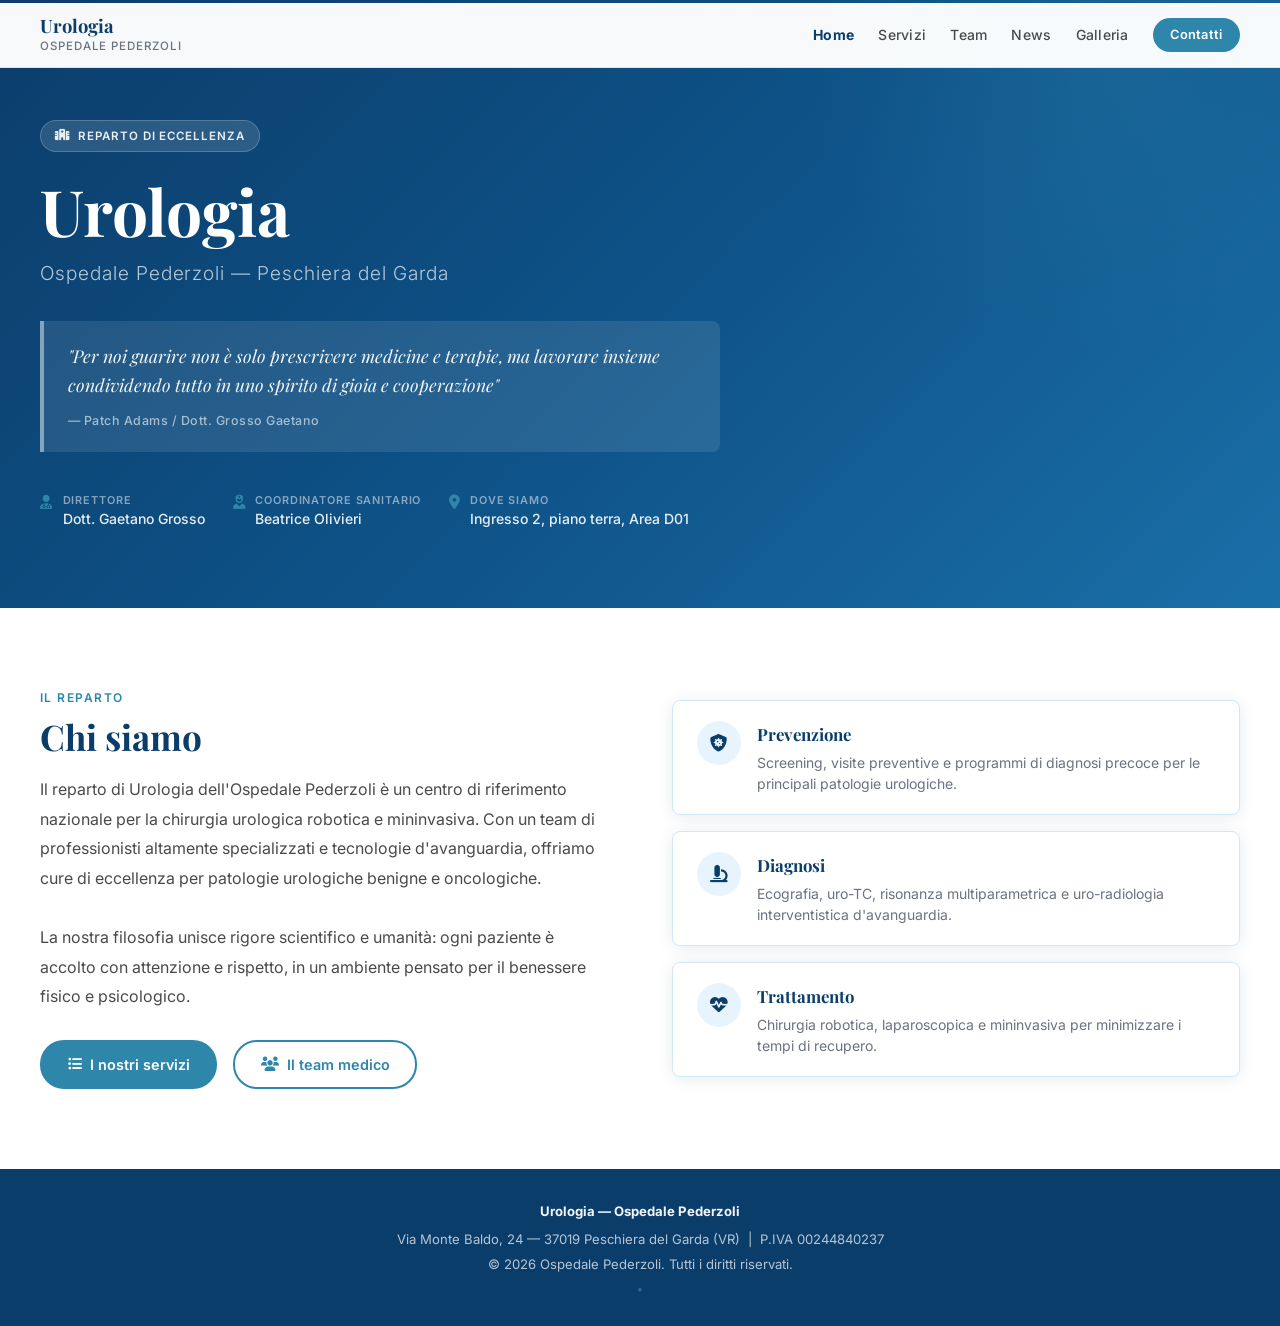
==== commit defe0c73: "Refactor: split single page into 6 separate pages with shared CSS and JS" ====
--- a/index.html
+++ b/index.html
@@ -9,1177 +9,81 @@
   <link rel="preconnect" href="https://fonts.gstatic.com" crossorigin>
   <link href="https://fonts.googleapis.com/css2?family=Playfair+Display:ital,wght@0,400;0,600;0,700;1,400&family=Inter:wght@300;400;500;600;700&display=swap" rel="stylesheet">
   <link rel="stylesheet" href="https://cdnjs.cloudflare.com/ajax/libs/font-awesome/6.4.2/css/all.min.css">
-  <style>
-    /* =============================================================
-       VARIABILI — per personalizzare colori modifica qui
-       ============================================================= */
-    :root {
-      --white:      #FFFFFF;
-      --blue-deep:  #0B3D6B;   /* header, titoli, accenti istituzionali */
-      --blue-light: #E8F4FD;   /* sfondi sezioni alternate */
-      --accent:     #2E86AB;   /* CTA, link, bottoni */
-      --text:       #4A4A4A;   /* corpo testo */
-      --text-light: #6B7280;
-      --border:     #D1E8F5;
-      --shadow:     0 2px 16px rgba(11,61,107,.10);
-      --radius:     8px;
-      --max-w:      1200px;
-      --font-title: 'Playfair Display', serif;
-      --font-body:  'Inter', sans-serif;
-      --tr:         .3s ease;
-    }
+  <link rel="stylesheet" href="css/style.css">
+</head>
+<body data-page="home">
 
-    *, *::before, *::after { box-sizing: border-box; margin: 0; padding: 0; }
-    html { scroll-behavior: smooth; }
-    body { font-family: var(--font-body); color: var(--text); background: var(--white); line-height: 1.6; }
-    img  { max-width: 100%; height: auto; display: block; }
-    a    { color: var(--accent); text-decoration: none; }
-    a:hover { text-decoration: underline; }
-    a:focus-visible, button:focus-visible { outline: 2px solid var(--accent); outline-offset: 2px; }
-
-    /* =============================================================
-       SCROLL PROGRESS — linea animata sotto l'header
-       ============================================================= */
-    #scroll-bar {
-      position: fixed; top: 0; left: 0; height: 3px; width: 0%;
-      background: linear-gradient(90deg, var(--blue-deep), var(--accent));
-      z-index: 1001; transition: width .1s linear;
-    }
-
-    /* =============================================================
-       HEADER
-       ============================================================= */
-    #site-header {
-      position: fixed; top: 3px; left: 0; right: 0;
-      background: rgba(255,255,255,.97); backdrop-filter: blur(8px);
-      border-bottom: 1px solid var(--border); z-index: 990; padding: 0 1.5rem;
-    }
-    .hdr-inner {
-      max-width: var(--max-w); margin: 0 auto;
-      display: flex; align-items: center; justify-content: space-between; height: 64px;
-    }
-    .hdr-brand { display: flex; flex-direction: column; }
-    .hdr-brand .dept    { font-family: var(--font-title); font-size: 1.15rem; font-weight: 700; color: var(--blue-deep); line-height: 1.2; }
-    .hdr-brand .hosp    { font-size: .72rem; font-weight: 500; color: var(--text-light); letter-spacing: .08em; text-transform: uppercase; }
-    nav                 { display: flex; gap: 1.5rem; align-items: center; }
-    nav a               { font-size: .875rem; font-weight: 500; color: var(--text); letter-spacing: .02em; transition: color var(--tr); }
-    nav a:hover         { color: var(--accent); text-decoration: none; }
-    .nav-cta            { background: var(--accent); color: var(--white) !important; padding: .4rem 1.1rem; border-radius: 20px; font-size: .8rem !important; font-weight: 600 !important; }
-    .nav-cta:hover      { background: var(--blue-deep); }
-    .hamburger          { display: none; background: none; border: none; cursor: pointer; font-size: 1.4rem; color: var(--blue-deep); }
-    @media (max-width: 768px) {
-      .hamburger { display: block; }
-      nav { display: none; flex-direction: column; position: absolute; top: 64px; left: 0; right: 0;
-            background: var(--white); border-bottom: 1px solid var(--border); padding: 1rem 1.5rem; gap: .75rem; }
-      nav.open { display: flex; }
-      nav a { font-size: 1rem; }
-    }
-
-    /* =============================================================
-       UTILITIES
-       ============================================================= */
-    .sec-label   { font-size: .75rem; font-weight: 600; letter-spacing: .12em; text-transform: uppercase; color: var(--accent); margin-bottom: .5rem; }
-    .sec-title   { font-family: var(--font-title); font-size: clamp(1.6rem,3vw,2.2rem); color: var(--blue-deep); line-height: 1.25; margin-bottom: 1rem; }
-    .sec-sub     { font-size: 1rem; color: var(--text-light); max-width: 620px; line-height: 1.7; }
-    section      { padding: 5rem 1.5rem; }
-    .container   { max-width: var(--max-w); margin: 0 auto; }
-    .bg-light    { background: var(--blue-light); }
-    .btn         { display: inline-flex; align-items: center; gap: .5rem; padding: .7rem 1.6rem; border-radius: 24px;
-                   font-family: var(--font-body); font-size: .9rem; font-weight: 600; cursor: pointer;
-                   transition: all var(--tr); border: 2px solid transparent; text-decoration: none; }
-    .btn-primary { background: var(--accent); color: var(--white); }
-    .btn-primary:hover { background: var(--blue-deep); text-decoration: none; }
-    .btn-outline { background: transparent; color: var(--accent); border-color: var(--accent); }
-    .btn-outline:hover { background: var(--accent); color: var(--white); text-decoration: none; }
-
-    /* =============================================================
-       HERO
-       ============================================================= */
-    #hero {
-      padding: calc(64px + 3.5rem) 1.5rem 5rem;
-      background: linear-gradient(135deg, var(--blue-deep) 0%, #0e5287 50%, #1a6fa8 100%);
-      position: relative; overflow: hidden;
-    }
-    #hero::before {
-      content: ''; position: absolute; top: -40%; right: -10%; width: 600px; height: 600px;
-      background: radial-gradient(circle, rgba(46,134,171,.25) 0%, transparent 70%); pointer-events: none;
-    }
-    .hero-in    { max-width: var(--max-w); margin: 0 auto; position: relative; z-index: 1; }
-    .hero-badge { display: inline-flex; align-items: center; gap: .5rem;
-                  background: rgba(255,255,255,.13); color: rgba(255,255,255,.9);
-                  padding: .35rem .9rem; border-radius: 20px; font-size: .72rem; font-weight: 600;
-                  letter-spacing: .08em; text-transform: uppercase; margin-bottom: 1.5rem;
-                  border: 1px solid rgba(255,255,255,.2); }
-    .hero-title { font-family: var(--font-title); font-size: clamp(2.5rem,6vw,4rem); color: var(--white); line-height: 1.1; margin-bottom: .75rem; }
-    .hero-hosp  { font-size: clamp(1rem,2vw,1.2rem); color: rgba(255,255,255,.7); font-weight: 300; letter-spacing: .05em; margin-bottom: 2rem; }
-    .hero-quote { background: rgba(255,255,255,.1); border-left: 4px solid rgba(255,255,255,.45);
-                  padding: 1.25rem 1.5rem; border-radius: 0 var(--radius) var(--radius) 0;
-                  max-width: 680px; margin-bottom: 2.5rem; }
-    .hero-quote blockquote { font-family: var(--font-title); font-size: clamp(.95rem,2vw,1.1rem);
-                              color: rgba(255,255,255,.95); font-style: italic; line-height: 1.65; margin-bottom: .5rem; }
-    .hero-quote cite        { font-size: .78rem; color: rgba(255,255,255,.6); font-style: normal; font-weight: 500; letter-spacing: .04em; }
-    .hero-meta  { display: flex; flex-wrap: wrap; gap: 1.75rem; }
-    .hm-item    { display: flex; align-items: flex-start; gap: .6rem; }
-    .hm-item i  { color: var(--accent); font-size: .9rem; margin-top: .15rem; flex-shrink: 0; }
-    .hm-item .lbl { font-size: .68rem; font-weight: 600; letter-spacing: .08em; text-transform: uppercase; color: rgba(255,255,255,.5); }
-    .hm-item .val { font-size: .875rem; color: rgba(255,255,255,.9); font-weight: 500; line-height: 1.3; }
-
-    /* =============================================================
-       CHI SIAMO
-       ============================================================= */
-    #chi-siamo .container { display: grid; grid-template-columns: 1fr 1fr; gap: 4rem; align-items: center; }
-    @media (max-width: 768px) { #chi-siamo .container { grid-template-columns: 1fr; gap: 2.5rem; } }
-    .about-text  { font-size: 1rem; line-height: 1.85; color: var(--text); margin-top: 1rem; }
-    .pillars     { display: flex; flex-direction: column; gap: 1rem; }
-    .pillar-card { background: var(--white); border: 1px solid var(--border); border-radius: var(--radius);
-                   padding: 1.25rem 1.5rem; display: flex; align-items: flex-start; gap: 1rem;
-                   box-shadow: var(--shadow); transition: transform var(--tr), box-shadow var(--tr); }
-    .pillar-card:hover { transform: translateY(-2px); box-shadow: 0 6px 24px rgba(11,61,107,.15); }
-    .p-icon      { width: 44px; height: 44px; background: var(--blue-light); border-radius: 50%;
-                   display: flex; align-items: center; justify-content: center; flex-shrink: 0; color: var(--blue-deep); font-size: 1.1rem; }
-    .pillar-card h3 { font-family: var(--font-title); font-size: 1.05rem; color: var(--blue-deep); margin-bottom: .25rem; }
-    .pillar-card p  { font-size: .875rem; color: var(--text-light); line-height: 1.5; }
-
-    /* =============================================================
-       SERVIZI
-       ============================================================= */
-    .svc-grid { display: grid; grid-template-columns: repeat(auto-fit,minmax(260px,1fr)); gap: 1.5rem; margin-top: 2.5rem; }
-    .svc-card { background: var(--white); border-radius: var(--radius); box-shadow: var(--shadow); overflow: hidden;
-                cursor: pointer; transition: transform var(--tr), box-shadow var(--tr); }
-    .svc-card:hover { transform: translateY(-3px); box-shadow: 0 8px 28px rgba(11,61,107,.15); }
-    .svc-head { background: var(--blue-deep); color: var(--white); padding: 1.25rem 1.5rem;
-                display: flex; align-items: center; justify-content: space-between; }
-    .svc-head .si  { font-size: 1.4rem; opacity: .75; }
-    .svc-head h3   { font-family: var(--font-title); font-size: 1.05rem; flex: 1; margin: 0 .75rem; }
-    .svc-head .tog { font-size: .85rem; transition: transform var(--tr); }
-    .svc-card.open .tog { transform: rotate(180deg); }
-    .svc-body { max-height: 0; overflow: hidden; transition: max-height .4s ease, padding .3s; padding: 0 1.5rem; }
-    .svc-card.open .svc-body { max-height: 420px; padding: 1.25rem 1.5rem; }
-    .svc-body p  { font-size: .9rem; color: var(--text); line-height: 1.7; }
-    .svc-body ul { margin-top: .75rem; padding-left: 1.25rem; }
-    .svc-body ul li { font-size: .875rem; color: var(--text-light); margin-bottom: .3rem; }
-
-    /* =============================================================
-       TEAM
-       ============================================================= */
-    .team-grid { display: grid; grid-template-columns: repeat(auto-fill,minmax(170px,1fr)); gap: 1.5rem; margin-top: 2.5rem; }
-    .team-card { background: var(--white); border-radius: var(--radius); box-shadow: var(--shadow); overflow: hidden;
-                 text-align: center; transition: transform var(--tr), box-shadow var(--tr); }
-    .team-card:hover { transform: translateY(-4px); box-shadow: 0 10px 32px rgba(11,61,107,.15); }
-    .tc-photo { width: 100%; aspect-ratio: 1; background: var(--blue-light); overflow: hidden; position: relative; }
-    .tc-photo img { width: 100%; height: 100%; object-fit: cover; }
-    .tc-placeholder { width: 100%; height: 100%; display: flex; align-items: center; justify-content: center; color: var(--accent); font-size: 2.5rem; }
-    .tc-info  { padding: 1rem; }
-    .tc-name  { font-family: var(--font-title); font-size: .95rem; color: var(--blue-deep); font-weight: 600; line-height: 1.3; }
-    .tc-role  { font-size: .77rem; color: var(--text-light); margin-top: .3rem; font-weight: 500; letter-spacing: .03em; }
-
-    /* =============================================================
-       FEED
-       ============================================================= */
-    .filters  { display: flex; flex-wrap: wrap; gap: .5rem; margin-bottom: 2rem; }
-    .fbtn     { padding: .4rem 1rem; border: 1.5px solid var(--border); border-radius: 20px;
-                background: var(--white); color: var(--text-light); font-family: var(--font-body);
-                font-size: .8rem; font-weight: 500; cursor: pointer; transition: all var(--tr); letter-spacing: .03em; }
-    .fbtn:hover, .fbtn.active { background: var(--blue-deep); color: var(--white); border-color: var(--blue-deep); }
-    .posts-grid { display: grid; grid-template-columns: repeat(auto-fill,minmax(300px,1fr)); gap: 1.5rem; }
-    .post-card  { background: var(--white); border-radius: var(--radius); box-shadow: var(--shadow); overflow: hidden;
-                  display: flex; flex-direction: column; transition: transform var(--tr), box-shadow var(--tr); }
-    .post-card:hover { transform: translateY(-3px); box-shadow: 0 8px 28px rgba(11,61,107,.15); }
-    .post-img   { width: 100%; height: 180px; object-fit: cover; }
-    .post-vid   { width: 100%; aspect-ratio: 16/9; }
-    .post-vid iframe { width: 100%; height: 100%; border: none; display: block; }
-    .post-body  { padding: 1.25rem; flex: 1; display: flex; flex-direction: column; }
-    .post-meta  { display: flex; align-items: center; justify-content: space-between; margin-bottom: .75rem; }
-    .ptag       { font-size: .7rem; font-weight: 600; letter-spacing: .08em; text-transform: uppercase; padding: .2rem .6rem; border-radius: 4px; }
-    .tag-n { background: #dbeafe; color: #1d4ed8; }
-    .tag-i { background: #d1fae5; color: #065f46; }
-    .tag-e { background: #fef3c7; color: #92400e; }
-    .tag-a { background: #f3e8ff; color: #6b21a8; }
-    .pdate  { font-size: .75rem; color: var(--text-light); }
-    .post-card h3 { font-family: var(--font-title); font-size: 1.05rem; color: var(--blue-deep); margin-bottom: .5rem; line-height: 1.35; }
-    .post-card p  { font-size: .875rem; color: var(--text-light); line-height: 1.6; flex: 1; }
-    .no-posts { text-align: center; color: var(--text-light); padding: 3rem; font-size: 1rem; grid-column: 1/-1; }
-
-    /* =============================================================
-       GALLERIA
-       ============================================================= */
-    .gal-grid { columns: 3 260px; column-gap: 1rem; margin-top: 2rem; }
-    .gal-item { break-inside: avoid; margin-bottom: 1rem; position: relative;
-                border-radius: var(--radius); overflow: hidden; cursor: pointer; }
-    .gal-item img { width: 100%; display: block; transition: transform .4s ease; }
-    .gal-item:hover img { transform: scale(1.04); }
-    .gal-overlay { position: absolute; inset: 0; background: rgba(11,61,107,.45); opacity: 0;
-                   transition: opacity var(--tr); display: flex; align-items: center; justify-content: center;
-                   color: white; font-size: 1.75rem; }
-    .gal-item:hover .gal-overlay { opacity: 1; }
-    .gal-vid  { break-inside: avoid; margin-bottom: 1rem; border-radius: var(--radius); overflow: hidden; box-shadow: var(--shadow); }
-    .gal-vid-title { background: var(--blue-deep); color: white; padding: .6rem .9rem; font-size: .82rem; font-weight: 500; }
-    .gal-vid iframe { width: 100%; aspect-ratio: 16/9; display: block; border: none; }
-    .gal-empty { text-align: center; color: var(--text-light); padding: 3rem; }
-    /* lightbox */
-    #lightbox { display: none; position: fixed; inset: 0; background: rgba(0,0,0,.92); z-index: 2000;
-                align-items: center; justify-content: center; }
-    #lightbox.open { display: flex; }
-    #lightbox img  { max-width: 90vw; max-height: 90vh; object-fit: contain; border-radius: var(--radius); }
-    #lb-close { position: absolute; top: 1.5rem; right: 1.5rem; background: none; border: none;
-                color: white; font-size: 2rem; cursor: pointer; line-height: 1; }
-
-    /* =============================================================
-       CONTATTI
-       ============================================================= */
-    .contacts-grid { display: grid; grid-template-columns: 1fr 1fr; gap: 3rem; align-items: start; }
-    @media (max-width: 768px) { .contacts-grid { grid-template-columns: 1fr; } }
-    .ci      { display: flex; align-items: flex-start; gap: 1rem; margin-bottom: 1.25rem; }
-    .ci-icon { width: 40px; height: 40px; background: var(--blue-light); border-radius: 50%;
-               display: flex; align-items: center; justify-content: center; color: var(--accent); font-size: .9rem; flex-shrink: 0; }
-    .ci-lbl  { font-size: .72rem; font-weight: 600; letter-spacing: .08em; text-transform: uppercase; color: var(--text-light); }
-    .ci-val  { font-size: .95rem; color: var(--text); margin-top: .15rem; }
-    .cta-links { display: flex; flex-direction: column; gap: .75rem; margin-top: 1.5rem; }
-    .map-wrap  { border-radius: var(--radius); overflow: hidden; box-shadow: var(--shadow); height: 320px; }
-    .map-wrap iframe { width: 100%; height: 100%; border: none; }
-
-    /* =============================================================
-       FOOTER
-       ============================================================= */
-    footer { background: var(--blue-deep); color: rgba(255,255,255,.7); text-align: center; padding: 2rem 1.5rem; font-size: .82rem; }
-    footer strong { color: rgba(255,255,255,.95); }
-    .admin-dot { background: none; border: none; color: rgba(255,255,255,.18); cursor: pointer; font-size: .55rem; margin-top: .6rem; transition: color .3s; display: block; margin-left: auto; margin-right: auto; }
-    .admin-dot:hover { color: rgba(255,255,255,.55); }
-
-    /* =============================================================
-       TOAST
-       ============================================================= */
-    #toast { position: fixed; bottom: 2rem; right: 2rem; background: var(--accent); color: white;
-             padding: .75rem 1.25rem; border-radius: 8px; font-size: .875rem; font-weight: 600;
-             z-index: 5000; opacity: 0; transform: translateY(10px); transition: opacity .3s, transform .3s; pointer-events: none; }
-    #toast.show { opacity: 1; transform: translateY(0); }
-
-    /* =============================================================
-       ADMIN OVERLAY
-       ============================================================= */
-    #admin-ov { display: none; position: fixed; inset: 0; background: rgba(11,61,107,.97);
-                z-index: 3000; overflow-y: auto; }
-    #admin-ov.open { display: block; }
-    .adm-wrap { max-width: 920px; margin: 0 auto; padding: 2rem 1.5rem; }
-    .adm-hdr  { display: flex; align-items: center; justify-content: space-between;
-                margin-bottom: 2rem; border-bottom: 1px solid rgba(255,255,255,.15); padding-bottom: 1rem; }
-    .adm-hdr h2 { font-family: var(--font-title); color: var(--white); font-size: 1.5rem; }
-    #adm-close { background: rgba(255,255,255,.1); border: 1px solid rgba(255,255,255,.2); color: white;
-                 padding: .4rem .9rem; border-radius: 6px; cursor: pointer; font-size: .85rem; }
-    #adm-close:hover { background: rgba(255,255,255,.2); }
-    /* login */
-    #adm-login { display: flex; flex-direction: column; align-items: center; justify-content: center; min-height: 80vh; gap: 1rem; }
-    #adm-login h3 { font-family: var(--font-title); color: white; font-size: 1.5rem; }
-    #adm-pw-input { padding: .75rem 1rem; border-radius: 8px; border: 1px solid rgba(255,255,255,.2);
-                    background: rgba(255,255,255,.1); color: white; font-size: 1rem; width: 260px; outline: none; }
-    #adm-pw-input::placeholder { color: rgba(255,255,255,.4); }
-    #adm-pw-input:focus { border-color: var(--accent); }
-    #adm-login-btn { padding: .75rem 2rem; background: var(--accent); color: white; border: none;
-                     border-radius: 8px; cursor: pointer; font-size: 1rem; font-weight: 600; width: 260px; }
-    #adm-login-btn:hover { background: #2472a4; }
-    #login-err { color: #fca5a5; font-size: .85rem; display: none; }
-    #adm-cancel { background: none; border: none; color: rgba(255,255,255,.4); cursor: pointer; font-size: .82rem; margin-top: .25rem; }
-    /* panel */
-    #adm-panel { display: none; }
-    .adm-tabs  { display: flex; flex-wrap: wrap; gap: .5rem; margin-bottom: 2rem; }
-    .atab      { padding: .5rem 1.1rem; background: rgba(255,255,255,.08); color: rgba(255,255,255,.7);
-                 border: 1px solid rgba(255,255,255,.15); border-radius: 6px; cursor: pointer;
-                 font-size: .85rem; font-family: var(--font-body); transition: all .2s; }
-    .atab.active, .atab:hover { background: var(--accent); color: white; border-color: var(--accent); }
-    .asec { display: none; }
-    .asec.active { display: block; }
-    /* form */
-    .albl { display: block; color: rgba(255,255,255,.7); font-size: .82rem; font-weight: 500; margin-bottom: .35rem; letter-spacing: .04em; }
-    .ainput, .atea, .asel {
-      width: 100%; padding: .65rem .9rem; background: rgba(255,255,255,.08);
-      border: 1px solid rgba(255,255,255,.2); border-radius: 6px; color: white;
-      font-family: var(--font-body); font-size: .9rem; margin-bottom: 1rem; outline: none; transition: border-color .2s;
-    }
-    .ainput:focus, .atea:focus, .asel:focus { border-color: var(--accent); }
-    .atea { min-height: 100px; resize: vertical; }
-    .asel option { background: #0B3D6B; }
-    .abtn         { padding: .6rem 1.3rem; border-radius: 6px; border: none; cursor: pointer; font-family: var(--font-body); font-size: .875rem; font-weight: 600; transition: all .2s; }
-    .abtn-p { background: var(--accent); color: white; }
-    .abtn-p:hover { background: #2472a4; }
-    .abtn-d { background: #dc2626; color: white; margin-left: .5rem; }
-    .abtn-d:hover { background: #b91c1c; }
-    .abtn-s { background: rgba(255,255,255,.12); color: white; }
-    .abtn-s:hover { background: rgba(255,255,255,.2); }
-    .ag2 { display: grid; grid-template-columns: 1fr 1fr; gap: 1rem; }
-    @media (max-width: 600px) { .ag2 { grid-template-columns: 1fr; } }
-    .adm-item { background: rgba(255,255,255,.06); border: 1px solid rgba(255,255,255,.12);
-                border-radius: 8px; padding: 1rem; margin-bottom: .75rem;
-                display: flex; align-items: flex-start; justify-content: space-between; gap: 1rem; }
-    .adm-item-info { flex: 1; }
-    .adm-item-info .it { color: white; font-weight: 600; font-size: .9rem; }
-    .adm-item-info .im { color: rgba(255,255,255,.5); font-size: .78rem; margin-top: .2rem; }
-    .adm-item-actions { display: flex; gap: .4rem; flex-shrink: 0; }
-    .asep { border: none; border-top: 1px solid rgba(255,255,255,.12); margin: 1.5rem 0; }
-    .a-sec-title { color: white; font-family: var(--font-title); font-size: 1.1rem; margin-bottom: 1rem; }
-    .fgrp { margin-bottom: 1rem; }
-    /* team admin */
-    .adm-team-grid { display: grid; grid-template-columns: repeat(auto-fill,minmax(155px,1fr)); gap: 1rem; margin-top: 1rem; }
-    .atc { background: rgba(255,255,255,.06); border: 1px solid rgba(255,255,255,.12); border-radius: 8px; padding: 1rem; text-align: center; }
-    .atc-photo { width: 58px; height: 58px; border-radius: 50%; background: rgba(255,255,255,.12);
-                 margin: 0 auto .5rem; overflow: hidden; display: flex; align-items: center;
-                 justify-content: center; color: rgba(255,255,255,.4); font-size: 1.4rem; }
-    .atc-photo img { width: 100%; height: 100%; object-fit: cover; }
-    .atc-name { color: white; font-size: .8rem; font-weight: 600; margin-bottom: .25rem; }
-    .atc-role { font-size: .72rem; color: rgba(255,255,255,.5); margin-bottom: .75rem; }
-    #team-edit-box { display: none; margin-top: 1.5rem; background: rgba(255,255,255,.06);
-                     border: 1px solid rgba(255,255,255,.12); border-radius: 8px; padding: 1.25rem; }
-    #team-edit-box h4 { color: white; margin-bottom: 1rem; font-family: var(--font-title); }
-
-    /* =============================================================
-       RESPONSIVE
-       ============================================================= */
-    @media (max-width: 640px) {
-      section { padding: 3.5rem 1.25rem; }
-      .posts-grid { grid-template-columns: 1fr; }
-      .gal-grid { columns: 2 150px; }
-      .team-grid { grid-template-columns: repeat(auto-fill,minmax(140px,1fr)); }
-    }
-  </style>
-</head>
-<body>
-
-<!-- Scroll progress bar -->
-<div id="scroll-bar" role="progressbar" aria-label="Avanzamento lettura pagina"></div>
-
-<!-- ================================================================
-     HEADER
-     ================================================================ -->
-<header id="site-header">
-  <div class="hdr-inner">
-    <div class="hdr-brand">
-      <span class="dept">Urologia</span>
-      <span class="hosp">Ospedale Pederzoli</span>
-    </div>
-    <button class="hamburger" id="hamburger" aria-label="Apri menu" aria-expanded="false">
-      <i class="fas fa-bars"></i>
-    </button>
-    <nav id="main-nav" aria-label="Navigazione principale">
-      <a href="#chi-siamo">Chi siamo</a>
-      <a href="#servizi">Servizi</a>
-      <a href="#team">Team</a>
-      <a href="#aggiornamenti">News</a>
-      <a href="#galleria">Galleria</a>
-      <a href="#contatti" class="nav-cta">Contatti</a>
-    </nav>
-  </div>
-</header>
-
-<!-- ================================================================
-     HERO
-     ================================================================ -->
-<section id="hero" aria-labelledby="hero-h1">
-  <div class="hero-in">
-    <div class="hero-badge"><i class="fas fa-hospital" aria-hidden="true"></i> Reparto di eccellenza</div>
-    <h1 class="hero-title" id="hero-h1">Urologia</h1>
-    <p class="hero-hosp">Ospedale Pederzoli — Peschiera del Garda</p>
-    <div class="hero-quote">
-      <blockquote>"Per noi guarire non è solo prescrivere medicine e terapie, ma lavorare insieme condividendo tutto in uno spirito di gioia e cooperazione"</blockquote>
-      <cite>— Patch Adams / Dott. Grosso Gaetano</cite>
-    </div>
-    <div class="hero-meta">
-      <div class="hm-item">
-        <i class="fas fa-user-md" aria-hidden="true"></i>
-        <div><div class="lbl">Direttore</div><div class="val">Dott. Gaetano Grosso</div></div>
+  <!-- HERO -->
+  <section id="hero" aria-labelledby="hero-h1">
+    <div class="hero-in">
+      <div class="hero-badge"><i class="fas fa-hospital" aria-hidden="true"></i> Reparto di eccellenza</div>
+      <h1 class="hero-title" id="hero-h1">Urologia</h1>
+      <p class="hero-hosp">Ospedale Pederzoli — Peschiera del Garda</p>
+      <div class="hero-quote">
+        <blockquote>"Per noi guarire non è solo prescrivere medicine e terapie, ma lavorare insieme condividendo tutto in uno spirito di gioia e cooperazione"</blockquote>
+        <cite>— Patch Adams / Dott. Grosso Gaetano</cite>
       </div>
-      <div class="hm-item">
-        <i class="fas fa-user-nurse" aria-hidden="true"></i>
-        <div><div class="lbl">Coordinatore Sanitario</div><div class="val">Beatrice Olivieri</div></div>
-      </div>
-      <div class="hm-item">
-        <i class="fas fa-map-marker-alt" aria-hidden="true"></i>
-        <div><div class="lbl">Dove siamo</div><div class="val">Ingresso 2, piano terra, Area D01</div></div>
-      </div>
-    </div>
-  </div>
-</section>
-
-<!-- ================================================================
-     CHI SIAMO
-     ================================================================ -->
-<section id="chi-siamo" aria-labelledby="cs-title">
-  <div class="container">
-    <div>
-      <p class="sec-label">Il Reparto</p>
-      <h2 class="sec-title" id="cs-title">Chi siamo</h2>
-      <p id="about-text" class="about-text">
-        Il reparto di Urologia dell'Ospedale Pederzoli è un centro di riferimento nazionale per la chirurgia urologica robotica e mininvasiva. Con un team di professionisti altamente specializzati e tecnologie d'avanguardia, offriamo cure di eccellenza per patologie urologiche benigne e oncologiche.<br><br>
-        La nostra filosofia unisce rigore scientifico e umanità: ogni paziente è accolto con attenzione e rispetto, in un ambiente pensato per il benessere fisico e psicologico. Collaboriamo con i principali centri di ricerca italiani e internazionali per garantire trattamenti sempre all'avanguardia.
-      </p>
-    </div>
-    <div class="pillars">
-      <div class="pillar-card">
-        <div class="p-icon"><i class="fas fa-shield-virus" aria-hidden="true"></i></div>
-        <div>
-          <h3>Prevenzione</h3>
-          <p>Screening, visite preventive e programmi di diagnosi precoce per le principali patologie urologiche.</p>
+      <div class="hero-meta">
+        <div class="hm-item">
+          <i class="fas fa-user-md" aria-hidden="true"></i>
+          <div><div class="lbl">Direttore</div><div class="val">Dott. Gaetano Grosso</div></div>
         </div>
-      </div>
-      <div class="pillar-card">
-        <div class="p-icon"><i class="fas fa-microscope" aria-hidden="true"></i></div>
-        <div>
-          <h3>Diagnosi</h3>
-          <p>Ecografia, uro-TC, risonanza multiparametrica e uro-radiologia interventistica d'avanguardia.</p>
+        <div class="hm-item">
+          <i class="fas fa-user-nurse" aria-hidden="true"></i>
+          <div><div class="lbl">Coordinatore Sanitario</div><div class="val">Beatrice Olivieri</div></div>
         </div>
-      </div>
-      <div class="pillar-card">
-        <div class="p-icon"><i class="fas fa-heart-pulse" aria-hidden="true"></i></div>
-        <div>
-          <h3>Trattamento</h3>
-          <p>Chirurgia robotica, laparoscopica e mininvasiva per minimizzare i tempi di recupero e migliorare gli esiti clinici.</p>
+        <div class="hm-item">
+          <i class="fas fa-map-marker-alt" aria-hidden="true"></i>
+          <div><div class="lbl">Dove siamo</div><div class="val">Ingresso 2, piano terra, Area D01</div></div>
         </div>
       </div>
     </div>
-  </div>
-</section>
+  </section>
 
-<!-- ================================================================
-     SERVIZI
-     ================================================================ -->
-<section id="servizi" class="bg-light" aria-labelledby="svc-title">
-  <div class="container">
-    <p class="sec-label">Cosa offriamo</p>
-    <h2 class="sec-title" id="svc-title">I nostri servizi</h2>
-    <p class="sec-sub">Un'offerta completa di prestazioni urologiche ambulatoriali e chirurgiche, con tecnologie di ultima generazione.</p>
-    <div class="svc-grid" id="svc-grid"></div>
-  </div>
-</section>
-
-<!-- ================================================================
-     TEAM
-     ================================================================ -->
-<section id="team" aria-labelledby="team-title">
-  <div class="container">
-    <p class="sec-label">I professionisti</p>
-    <h2 class="sec-title" id="team-title">Il nostro team medico</h2>
-    <p class="sec-sub">Specialisti esperti e appassionati, uniti dall'obiettivo di offrire le migliori cure ai pazienti.</p>
-    <div class="team-grid" id="team-grid"></div>
-  </div>
-</section>
-
-<!-- ================================================================
-     FEED AGGIORNAMENTI
-     ================================================================ -->
-<section id="aggiornamenti" class="bg-light" aria-labelledby="feed-title">
-  <div class="container">
-    <p class="sec-label">Dal reparto</p>
-    <h2 class="sec-title" id="feed-title">Aggiornamenti</h2>
-    <p class="sec-sub">Notizie, eventi, interviste e articoli scientifici dal reparto di Urologia.</p>
-    <div class="filters" role="group" aria-label="Filtra per categoria">
-      <button class="fbtn active" data-f="all" aria-pressed="true">Tutti</button>
-      <button class="fbtn" data-f="Notizia" aria-pressed="false">Notizie</button>
-      <button class="fbtn" data-f="Intervista" aria-pressed="false">Interviste</button>
-      <button class="fbtn" data-f="Evento" aria-pressed="false">Eventi</button>
-      <button class="fbtn" data-f="Articolo scientifico" aria-pressed="false">Articoli scientifici</button>
-    </div>
-    <div class="posts-grid" id="posts-grid"></div>
-  </div>
-</section>
-
-<!-- ================================================================
-     GALLERIA
-     ================================================================ -->
-<section id="galleria" aria-labelledby="gal-title">
-  <div class="container">
-    <p class="sec-label">Immagini e video</p>
-    <h2 class="sec-title" id="gal-title">Galleria</h2>
-    <p class="sec-sub">Foto e video dal reparto, dalle sale operatorie e dagli eventi del nostro team.</p>
-    <div class="gal-grid" id="gal-grid"></div>
-    <div id="gal-empty" class="gal-empty" style="display:none">
-      <i class="fas fa-images" style="font-size:2rem;opacity:.35;display:block;margin-bottom:.75rem"></i>
-      La galleria verrà aggiornata a breve.
-    </div>
-  </div>
-</section>
-
-<!-- Lightbox -->
-<div id="lightbox" role="dialog" aria-modal="true" aria-label="Visualizzatore immagine">
-  <button id="lb-close" aria-label="Chiudi"><i class="fas fa-times"></i></button>
-  <img id="lb-img" src="" alt="">
-</div>
-
-<!-- ================================================================
-     CONTATTI
-     ================================================================ -->
-<section id="contatti" class="bg-light" aria-labelledby="cnt-title">
-  <div class="container">
-    <p class="sec-label">Dove siamo</p>
-    <h2 class="sec-title" id="cnt-title">Contatti &amp; Prenotazioni</h2>
-    <div class="contacts-grid">
+  <!-- CHI SIAMO -->
+  <section id="chi-siamo" aria-labelledby="cs-title">
+    <div class="container">
       <div>
-        <div class="ci">
-          <div class="ci-icon"><i class="fas fa-map-marker-alt" aria-hidden="true"></i></div>
-          <div><div class="ci-lbl">Indirizzo</div><div class="ci-val" id="c-address">Via Monte Baldo, 24 — 37019 Peschiera del Garda (VR)</div></div>
-        </div>
-        <div class="ci">
-          <div class="ci-icon"><i class="fas fa-door-open" aria-hidden="true"></i></div>
-          <div><div class="ci-lbl">Reparto</div><div class="ci-val">Ingresso 2, piano terra, Area D01</div></div>
-        </div>
-        <div class="ci">
-          <div class="ci-icon"><i class="fas fa-phone" aria-hidden="true"></i></div>
-          <div><div class="ci-lbl">Telefono</div><div class="ci-val" id="c-phone">+39 045 6449111</div></div>
-        </div>
-        <div class="ci">
-          <div class="ci-icon"><i class="fas fa-envelope" aria-hidden="true"></i></div>
-          <div><div class="ci-lbl">Email</div><div class="ci-val" id="c-email">urologia@pederzoli.it</div></div>
-        </div>
-        <div class="ci">
-          <div class="ci-icon"><i class="fas fa-clock" aria-hidden="true"></i></div>
-          <div><div class="ci-lbl">Orari ambulatorio</div><div class="ci-val" id="c-hours">Lunedì – Venerdì: 8:00 – 16:00</div></div>
-        </div>
-        <div class="cta-links">
-          <a id="prenoting-link" href="https://www.prenoting.it" target="_blank" rel="noopener noreferrer" class="btn btn-primary">
-            <i class="fas fa-calendar-check" aria-hidden="true"></i> Prenota una visita (Prenoting™)
-          </a>
-          <a id="mypederzoli-link" href="https://my.pederzoli.it" target="_blank" rel="noopener noreferrer" class="btn btn-outline">
-            <i class="fas fa-file-medical" aria-hidden="true"></i> My Pederzoli – Ritiro referti online
-          </a>
+        <p class="sec-label">Il Reparto</p>
+        <h2 class="sec-title" id="cs-title">Chi siamo</h2>
+        <p id="about-text" class="about-text">
+          Il reparto di Urologia dell'Ospedale Pederzoli è un centro di riferimento nazionale per la chirurgia urologica robotica e mininvasiva. Con un team di professionisti altamente specializzati e tecnologie d'avanguardia, offriamo cure di eccellenza per patologie urologiche benigne e oncologiche.<br><br>
+          La nostra filosofia unisce rigore scientifico e umanità: ogni paziente è accolto con attenzione e rispetto, in un ambiente pensato per il benessere fisico e psicologico.
+        </p>
+        <div style="display:flex;flex-wrap:wrap;gap:1rem;margin-top:1.75rem">
+          <a href="servizi.html" class="btn btn-primary"><i class="fas fa-list-ul" aria-hidden="true"></i> I nostri servizi</a>
+          <a href="team.html"    class="btn btn-outline"><i class="fas fa-users"   aria-hidden="true"></i> Il team medico</a>
         </div>
       </div>
-      <div>
-        <div class="map-wrap">
-          <!-- Mappa Ospedale Pederzoli — sostituisci con l'iframe embed di Google Maps se necessario -->
-          <iframe
-            src="https://maps.google.com/maps?q=Ospedale+Pederzoli,+Via+Monte+Baldo+24,+Peschiera+del+Garda&output=embed"
-            title="Mappa Ospedale Pederzoli"
-            loading="lazy"
-            allowfullscreen
-            referrerpolicy="no-referrer-when-downgrade">
-          </iframe>
+      <div class="pillars">
+        <div class="pillar-card">
+          <div class="p-icon"><i class="fas fa-shield-virus" aria-hidden="true"></i></div>
+          <div>
+            <h3>Prevenzione</h3>
+            <p>Screening, visite preventive e programmi di diagnosi precoce per le principali patologie urologiche.</p>
+          </div>
+        </div>
+        <div class="pillar-card">
+          <div class="p-icon"><i class="fas fa-microscope" aria-hidden="true"></i></div>
+          <div>
+            <h3>Diagnosi</h3>
+            <p>Ecografia, uro-TC, risonanza multiparametrica e uro-radiologia interventistica d'avanguardia.</p>
+          </div>
+        </div>
+        <div class="pillar-card">
+          <div class="p-icon"><i class="fas fa-heart-pulse" aria-hidden="true"></i></div>
+          <div>
+            <h3>Trattamento</h3>
+            <p>Chirurgia robotica, laparoscopica e mininvasiva per minimizzare i tempi di recupero.</p>
+          </div>
         </div>
       </div>
     </div>
-  </div>
-</section>
+  </section>
 
-<!-- ================================================================
-     FOOTER
-     ================================================================ -->
-<footer>
-  <p><strong>Urologia — Ospedale Pederzoli</strong></p>
-  <p style="margin-top:.4rem">Via Monte Baldo, 24 — 37019 Peschiera del Garda (VR) &nbsp;|&nbsp; P.IVA 00244840237</p>
-  <p style="margin-top:.25rem">© <span id="footer-yr"></span> Ospedale Pederzoli. Tutti i diritti riservati.</p>
-  <!-- Bottone discreto per accedere all'admin. Accessibile anche da: index.html#admin -->
-  <button class="admin-dot" id="admin-dot-btn" aria-label="Accesso amministratori">●</button>
-</footer>
-
-<!-- Toast notification -->
-<div id="toast"></div>
-
-<!-- ================================================================
-     ADMIN OVERLAY
-     ================================================================ -->
-<div id="admin-ov" role="dialog" aria-modal="true" aria-label="Pannello amministratore">
-  <div class="adm-wrap">
-
-    <!-- LOGIN -->
-    <div id="adm-login">
-      <i class="fas fa-lock" style="font-size:2.5rem;color:rgba(255,255,255,.35)"></i>
-      <h3>Accesso Amministratore</h3>
-      <p style="color:rgba(255,255,255,.5);font-size:.85rem;text-align:center">Inserisci la password per accedere al pannello di gestione.</p>
-      <input type="password" id="adm-pw-input" placeholder="Password" aria-label="Password amministratore">
-      <button id="adm-login-btn" type="button">Accedi</button>
-      <span id="login-err">Password non corretta. Riprova.</span>
-      <button id="adm-cancel" type="button">Annulla</button>
-    </div>
-
-    <!-- PANEL -->
-    <div id="adm-panel">
-      <div class="adm-hdr">
-        <h2><i class="fas fa-cog" style="margin-right:.5rem;opacity:.65"></i>Pannello Admin — Urologia</h2>
-        <button id="adm-close" type="button">Chiudi ✕</button>
-      </div>
-
-      <div class="adm-tabs" role="tablist">
-        <button class="atab active" data-tab="posts"    role="tab" aria-selected="true">Post &amp; News</button>
-        <button class="atab"        data-tab="gallery"  role="tab" aria-selected="false">Galleria</button>
-        <button class="atab"        data-tab="team"     role="tab" aria-selected="false">Team</button>
-        <button class="atab"        data-tab="settings" role="tab" aria-selected="false">Testi &amp; Contatti</button>
-      </div>
-
-      <!-- TAB: Posts -->
-      <div class="asec active" id="tab-posts" role="tabpanel">
-        <h3 class="a-sec-title">Aggiungi un nuovo post</h3>
-        <div class="ag2">
-          <div class="fgrp">
-            <label class="albl" for="p-title">Titolo *</label>
-            <input type="text" class="ainput" id="p-title" placeholder="Titolo del post">
-          </div>
-          <div class="fgrp">
-            <label class="albl" for="p-cat">Categoria *</label>
-            <select class="asel" id="p-cat">
-              <option value="Notizia">Notizia</option>
-              <option value="Intervista">Intervista</option>
-              <option value="Evento">Evento</option>
-              <option value="Articolo scientifico">Articolo scientifico</option>
-            </select>
-          </div>
-        </div>
-        <div class="fgrp">
-          <label class="albl" for="p-text">Testo</label>
-          <textarea class="atea" id="p-text" placeholder="Testo del post..."></textarea>
-        </div>
-        <div class="fgrp">
-          <label class="albl" for="p-video">URL Video — YouTube o Vimeo (opzionale)</label>
-          <input type="url" class="ainput" id="p-video" placeholder="https://www.youtube.com/watch?v=...">
-        </div>
-        <div class="fgrp">
-          <label class="albl" for="p-img">Immagine (opzionale)</label>
-          <input type="file" class="ainput" id="p-img" accept="image/*" style="padding:.4rem">
-        </div>
-        <button class="abtn abtn-p" id="add-post-btn" type="button"><i class="fas fa-plus"></i> Aggiungi post</button>
-        <hr class="asep">
-        <h3 class="a-sec-title">Post esistenti</h3>
-        <div id="adm-posts-list"></div>
-      </div>
-
-      <!-- TAB: Gallery -->
-      <div class="asec" id="tab-gallery" role="tabpanel">
-        <h3 class="a-sec-title">Carica una foto</h3>
-        <div class="fgrp">
-          <label class="albl" for="g-img">Seleziona immagine/i *</label>
-          <input type="file" class="ainput" id="g-img" accept="image/*" multiple style="padding:.4rem">
-        </div>
-        <div class="fgrp">
-          <label class="albl" for="g-caption">Didascalia</label>
-          <input type="text" class="ainput" id="g-caption" placeholder="Descrizione dell'immagine">
-        </div>
-        <button class="abtn abtn-p" id="add-gphoto-btn" type="button"><i class="fas fa-upload"></i> Carica foto</button>
-        <hr class="asep">
-        <h3 class="a-sec-title">Aggiungi un video</h3>
-        <div class="fgrp">
-          <label class="albl" for="g-vurl">URL YouTube o Vimeo *</label>
-          <input type="url" class="ainput" id="g-vurl" placeholder="https://www.youtube.com/watch?v=...">
-        </div>
-        <div class="fgrp">
-          <label class="albl" for="g-vtitle">Titolo video</label>
-          <input type="text" class="ainput" id="g-vtitle" placeholder="Titolo del video">
-        </div>
-        <button class="abtn abtn-p" id="add-gvideo-btn" type="button"><i class="fas fa-video"></i> Aggiungi video</button>
-        <hr class="asep">
-        <h3 class="a-sec-title">Elementi in galleria</h3>
-        <div id="adm-gal-list"></div>
-      </div>
-
-      <!-- TAB: Team -->
-      <div class="asec" id="tab-team" role="tabpanel">
-        <h3 class="a-sec-title">Modifica i membri del team</h3>
-        <p style="color:rgba(255,255,255,.45);font-size:.85rem;margin-bottom:1rem">Clicca su un membro per modificarne il ruolo o la foto.</p>
-        <div class="adm-team-grid" id="adm-team-grid"></div>
-        <div id="team-edit-box">
-          <h4 id="te-heading">Modifica membro</h4>
-          <input type="hidden" id="te-idx">
-          <div class="fgrp">
-            <label class="albl" for="te-role">Ruolo</label>
-            <input type="text" class="ainput" id="te-role" placeholder="es. Urologo, Dirigente Medico">
-          </div>
-          <div class="fgrp">
-            <label class="albl" for="te-photo">Foto</label>
-            <input type="file" class="ainput" id="te-photo" accept="image/*" style="padding:.4rem">
-          </div>
-          <button class="abtn abtn-p" id="te-save" type="button">Salva</button>
-          <button class="abtn abtn-s" id="te-cancel" type="button" style="margin-left:.5rem">Annulla</button>
-        </div>
-      </div>
-
-      <!-- TAB: Settings -->
-      <div class="asec" id="tab-settings" role="tabpanel">
-        <h3 class="a-sec-title">Testo "Chi siamo"</h3>
-        <div class="fgrp">
-          <label class="albl" for="s-about">Testo descrittivo (usa righe vuote per i paragrafi)</label>
-          <textarea class="atea" id="s-about" style="min-height:140px"></textarea>
-        </div>
-        <hr class="asep">
-        <h3 class="a-sec-title">Informazioni di contatto</h3>
-        <div class="ag2">
-          <div class="fgrp"><label class="albl" for="s-addr">Indirizzo</label><input type="text"  class="ainput" id="s-addr"></div>
-          <div class="fgrp"><label class="albl" for="s-phone">Telefono</label><input type="text"  class="ainput" id="s-phone"></div>
-          <div class="fgrp"><label class="albl" for="s-email">Email</label>   <input type="email" class="ainput" id="s-email"></div>
-          <div class="fgrp"><label class="albl" for="s-hours">Orari</label>   <input type="text"  class="ainput" id="s-hours"></div>
-        </div>
-        <hr class="asep">
-        <h3 class="a-sec-title">Link prenotazioni</h3>
-        <div class="fgrp"><label class="albl" for="s-prenoting">URL Prenoting™</label><input type="url" class="ainput" id="s-prenoting"></div>
-        <div class="fgrp"><label class="albl" for="s-myped">URL My Pederzoli</label>  <input type="url" class="ainput" id="s-myped"></div>
-        <button class="abtn abtn-p" id="save-settings-btn" type="button"><i class="fas fa-save"></i> Salva impostazioni</button>
-      </div>
-    </div><!-- /adm-panel -->
-  </div>
-</div>
-
-<!-- ================================================================
-     JAVASCRIPT
-     ================================================================ -->
-<script>
-'use strict';
-
-/* ----------------------------------------------------------------
-   CONFIGURAZIONE — modifica qui prima di pubblicare
-   ---------------------------------------------------------------- */
-// Password admin: cambia questo valore
-const ADMIN_PASSWORD = 'pederzoli2025';
-
-/* ----------------------------------------------------------------
-   DATI STATICI DEFAULT
-   ---------------------------------------------------------------- */
-const SERVICES_DATA = [
-  {
-    icon: 'fa-stethoscope', title: 'Prestazioni ambulatoriali',
-    desc: 'Visite urologiche specialistiche, follow-up oncologici, cistoscopia ambulatoriale e urodinamica.',
-    list: ['Visita urologica', 'Ecografia prostatica trans-rettale', 'Cistoscopia ambulatoriale', 'Biopsia prostatica eco-guidata', 'Urodinamica']
-  },
-  {
-    icon: 'fa-x-ray', title: 'Ambulatorio uro-radiologia',
-    desc: 'Diagnostica per immagini dedicata alle patologie urologiche, in sinergia con la radiologia interventistica.',
-    list: ['Uro-TC con mezzo di contrasto', 'Risonanza multiparametrica prostatica (mpMRI)', 'Cistografia minzionale', 'Uretrocistoscopia']
-  },
-  {
-    icon: 'fa-syringe', title: 'Chirurgia avanzata',
-    desc: 'Interventi laparoscopici, mininvasivi e open per patologie benigne e oncologiche di rene, vescica, prostata, testicolo e surrene.',
-    list: ['Nefrectomia laparoscopica', 'Prostatectomia radicale', 'Cistectomia radicale', 'Pieloplastica', 'Adrenalectomia']
-  },
-  {
-    icon: 'fa-robot', title: 'Tecnologie robotiche',
-    desc: 'Centro di riferimento per la chirurgia robotica con sistema Da Vinci Multiport e Single Port, tra i pochi centri in Italia ad adottare entrambe le piattaforme.',
-    list: ['Da Vinci Xi Multiport', 'Da Vinci SP Single Port', 'Prostatectomia robotica nerve-sparing', 'Pieloplastica robotica', 'Nefroureterectomia robotica']
-  }
-];
-
-const DEFAULT_TEAM = [
-  { name: 'Dott. Luca Aresu',           role: 'Urologo',                 photo: '' },
-  { name: 'Dott. Rossella Bertoloni',    role: 'Urologa',                 photo: '' },
-  { name: 'Dott. Gaetano Grosso',        role: 'Direttore U.O. Urologia', photo: '' },
-  { name: 'Dott.ssa Sara Grosso',        role: 'Urologa',                 photo: '' },
-  { name: 'Dott. Armando Marciano',      role: 'Urologo',                 photo: '' },
-  { name: 'Dott. Matteo Marini',         role: 'Urologo',                 photo: '' },
-  { name: 'Dott. Francesco Maritati',    role: 'Urologo',                 photo: '' },
-  { name: 'Dott. Arjan Nazaraj',         role: 'Urologo',                 photo: '' },
-  { name: 'Dott. Massimo Occhipinti',    role: 'Urologo',                 photo: '' },
-  { name: 'Dott.ssa Angela Pecoraro',    role: 'Urologa',                 photo: '' },
-  { name: 'Dott. Andrea Polara',         role: 'Urologo',                 photo: '' },
-  { name: 'Dott. Sebastiano Rapisarda',  role: 'Urologo',                 photo: '' },
-  { name: 'Dott.ssa Federica Trovato',   role: 'Urologa',                 photo: '' }
-];
-
-const DEFAULT_SETTINGS = {
-  about: "Il reparto di Urologia dell'Ospedale Pederzoli è un centro di riferimento nazionale per la chirurgia urologica robotica e mininvasiva. Con un team di professionisti altamente specializzati e tecnologie d'avanguardia, offriamo cure di eccellenza per patologie urologiche benigne e oncologiche.\n\nLa nostra filosofia unisce rigore scientifico e umanità: ogni paziente è accolto con attenzione e rispetto, in un ambiente pensato per il benessere fisico e psicologico.",
-  address:     'Via Monte Baldo, 24 — 37019 Peschiera del Garda (VR)',
-  phone:       '+39 045 6449111',
-  email:       'urologia@pederzoli.it',
-  hours:       'Lunedì – Venerdì: 8:00 – 16:00',
-  prenoting:   'https://www.prenoting.it',
-  mypederzoli: 'https://my.pederzoli.it'
-};
-
-/* ----------------------------------------------------------------
-   STORAGE
-   ---------------------------------------------------------------- */
-const LS = {
-  get(k, d) { try { const v = localStorage.getItem(k); return v ? JSON.parse(v) : d; } catch { return d; } },
-  set(k, v) { try { localStorage.setItem(k, JSON.stringify(v)); } catch { toast('Errore: spazio insufficiente nel browser.'); } }
-};
-
-/* ----------------------------------------------------------------
-   STATE
-   ---------------------------------------------------------------- */
-let posts    = LS.get('uro_posts',    []);
-let gallery  = LS.get('uro_gallery',  []);
-let team     = LS.get('uro_team',     null);  if (!team)     { team     = DEFAULT_TEAM;     LS.set('uro_team',     team);     }
-let settings = LS.get('uro_settings', null);  if (!settings) { settings = DEFAULT_SETTINGS; LS.set('uro_settings', settings); }
-
-/* ----------------------------------------------------------------
-   HELPERS
-   ---------------------------------------------------------------- */
-const uid  = () => Date.now().toString(36) + Math.random().toString(36).slice(2,7);
-const esc  = s => s ? s.replace(/&/g,'&amp;').replace(/</g,'&lt;').replace(/>/g,'&gt;').replace(/"/g,'&quot;') : '';
-const fmtD = iso => new Date(iso).toLocaleDateString('it-IT', { day:'2-digit', month:'long', year:'numeric' });
-
-function embedUrl(url) {
-  try {
-    const u = new URL(url);
-    if (u.hostname.includes('youtube.com')) { const id=u.searchParams.get('v'); if(id) return `https://www.youtube.com/embed/${id}`; }
-    if (u.hostname==='youtu.be')             { const id=u.pathname.slice(1);     if(id) return `https://www.youtube.com/embed/${id}`; }
-    if (u.hostname.includes('vimeo.com'))    { const id=u.pathname.split('/').filter(Boolean).pop(); if(id) return `https://player.vimeo.com/video/${id}`; }
-  } catch {}
-  return null;
-}
-
-function readFile(file) {
-  return new Promise((ok, err) => { const r=new FileReader(); r.onload=e=>ok(e.target.result); r.onerror=err; r.readAsDataURL(file); });
-}
-
-function toast(msg) {
-  const el = document.getElementById('toast');
-  el.textContent = msg; el.classList.add('show');
-  setTimeout(() => el.classList.remove('show'), 3000);
-}
-
-const tagClass = { 'Notizia':'tag-n', 'Intervista':'tag-i', 'Evento':'tag-e', 'Articolo scientifico':'tag-a' };
-
-/* ----------------------------------------------------------------
-   SCROLL PROGRESS
-   ---------------------------------------------------------------- */
-window.addEventListener('scroll', () => {
-  const st=document.documentElement.scrollTop||document.body.scrollTop;
-  const sh=document.documentElement.scrollHeight-document.documentElement.clientHeight;
-  document.getElementById('scroll-bar').style.width=(st/sh*100)+'%';
-}, { passive:true });
-
-/* ----------------------------------------------------------------
-   HAMBURGER
-   ---------------------------------------------------------------- */
-document.getElementById('hamburger').addEventListener('click', function() {
-  const n=document.getElementById('main-nav'), o=n.classList.toggle('open');
-  this.setAttribute('aria-expanded', o);
-});
-document.querySelectorAll('#main-nav a').forEach(a => a.addEventListener('click', () => {
-  document.getElementById('main-nav').classList.remove('open');
-  document.getElementById('hamburger').setAttribute('aria-expanded','false');
-}));
-
-/* ----------------------------------------------------------------
-   FOOTER YEAR
-   ---------------------------------------------------------------- */
-document.getElementById('footer-yr').textContent = new Date().getFullYear();
-
-/* ----------------------------------------------------------------
-   SERVICES
-   ---------------------------------------------------------------- */
-function renderServices() {
-  document.getElementById('svc-grid').innerHTML = SERVICES_DATA.map((s,i) => `
-    <div class="svc-card" id="sc${i}">
-      <div class="svc-head" role="button" tabindex="0"
-           onclick="toggleSvc(${i})"
-           onkeydown="if(event.key==='Enter'||event.key===' ')toggleSvc(${i})"
-           aria-expanded="false" aria-controls="sb${i}">
-        <i class="fas ${s.icon} si" aria-hidden="true"></i>
-        <h3>${s.title}</h3>
-        <i class="fas fa-chevron-down tog" aria-hidden="true"></i>
-      </div>
-      <div class="svc-body" id="sb${i}">
-        <p>${s.desc}</p>
-        <ul>${s.list.map(l=>`<li>${l}</li>`).join('')}</ul>
-      </div>
-    </div>`).join('');
-}
-function toggleSvc(i) {
-  const c=document.getElementById('sc'+i), h=c.querySelector('.svc-head');
-  h.setAttribute('aria-expanded', c.classList.toggle('open'));
-}
-
-/* ----------------------------------------------------------------
-   TEAM
-   ---------------------------------------------------------------- */
-function renderTeam() {
-  document.getElementById('team-grid').innerHTML = team.map(m => `
-    <article class="team-card">
-      <div class="tc-photo">
-        ${m.photo
-          ? `<img src="${m.photo}" alt="Foto di ${esc(m.name)}" loading="lazy">`
-          : `<div class="tc-placeholder" aria-hidden="true"><i class="fas fa-user-md"></i></div>`}
-      </div>
-      <div class="tc-info">
-        <div class="tc-name">${esc(m.name)}</div>
-        <div class="tc-role">${esc(m.role)}</div>
-      </div>
-    </article>`).join('');
-}
-
-/* ----------------------------------------------------------------
-   POSTS
-   ---------------------------------------------------------------- */
-let curFilter = 'all';
-function renderPosts() {
-  const grid = document.getElementById('posts-grid');
-  const list = (curFilter==='all' ? posts : posts.filter(p=>p.category===curFilter))
-               .slice().sort((a,b)=>new Date(b.date)-new Date(a.date));
-  if (!list.length) {
-    grid.innerHTML = `<div class="no-posts"><i class="fas fa-newspaper" style="font-size:2rem;opacity:.3;display:block;margin-bottom:.75rem"></i>Nessun aggiornamento disponibile al momento.</div>`;
-    return;
-  }
-  grid.innerHTML = list.map(p => {
-    const ev = p.videoUrl ? embedUrl(p.videoUrl) : null;
-    return `<article class="post-card">
-      ${ev ? `<div class="post-vid"><iframe src="${ev}" title="${esc(p.title)}" allow="accelerometer;autoplay;clipboard-write;encrypted-media;gyroscope;picture-in-picture" allowfullscreen loading="lazy"></iframe></div>` : ''}
-      ${p.image && !ev ? `<img class="post-img" src="${p.image}" alt="${esc(p.title)}" loading="lazy">` : ''}
-      <div class="post-body">
-        <div class="post-meta">
-          <span class="ptag ${tagClass[p.category]||'tag-n'}">${esc(p.category)}</span>
-          <span class="pdate"><time datetime="${p.date}">${fmtD(p.date)}</time></span>
-        </div>
-        <h3>${esc(p.title)}</h3>
-        <p>${esc(p.text)}</p>
-      </div>
-    </article>`;
-  }).join('');
-}
-document.querySelectorAll('.fbtn').forEach(b => b.addEventListener('click', function() {
-  document.querySelectorAll('.fbtn').forEach(x=>{x.classList.remove('active');x.setAttribute('aria-pressed','false');});
-  this.classList.add('active'); this.setAttribute('aria-pressed','true');
-  curFilter = this.dataset.f; renderPosts();
-}));
-
-/* ----------------------------------------------------------------
-   GALLERY
-   ---------------------------------------------------------------- */
-function renderGallery() {
-  const grid=document.getElementById('gal-grid'), empty=document.getElementById('gal-empty');
-  if (!gallery.length) { grid.innerHTML=''; empty.style.display='block'; return; }
-  empty.style.display='none';
-  grid.innerHTML = gallery.map(item => {
-    if (item.type==='photo') return `
-      <div class="gal-item" tabindex="0" role="button"
-           aria-label="Apri foto: ${esc(item.caption||'Foto')}"
-           onclick="openLb('${item.src.replace(/'/g,"\\'")}','${esc(item.caption||'')}')"
-           onkeydown="if(event.key==='Enter')openLb('${item.src.replace(/'/g,"\\'")}','${esc(item.caption||'')}')">
-        <img src="${item.src}" alt="${esc(item.caption||'Foto del reparto di Urologia')}" loading="lazy">
-        <div class="gal-overlay" aria-hidden="true"><i class="fas fa-expand"></i></div>
-      </div>`;
-    const ev = embedUrl(item.url);
-    return ev ? `
-      <div class="gal-vid">
-        ${item.title?`<div class="gal-vid-title"><i class="fas fa-play-circle" style="margin-right:.4rem"></i>${esc(item.title)}</div>`:''}
-        <iframe src="${ev}" title="${esc(item.title||'Video')}" allow="accelerometer;autoplay;clipboard-write;encrypted-media;gyroscope;picture-in-picture" allowfullscreen loading="lazy"></iframe>
-      </div>` : '';
-  }).join('');
-}
-
-/* ----------------------------------------------------------------
-   LIGHTBOX
-   ---------------------------------------------------------------- */
-function openLb(src, alt) {
-  document.getElementById('lb-img').src=src;
-  document.getElementById('lb-img').alt=alt||'Immagine ingrandita';
-  document.getElementById('lightbox').classList.add('open');
-  document.body.style.overflow='hidden';
-}
-function closeLb() { document.getElementById('lightbox').classList.remove('open'); document.body.style.overflow=''; }
-document.getElementById('lb-close').addEventListener('click', closeLb);
-document.getElementById('lightbox').addEventListener('click', e=>{ if(e.target===e.currentTarget) closeLb(); });
-document.addEventListener('keydown', e=>{ if(e.key==='Escape') closeLb(); });
-
-/* ----------------------------------------------------------------
-   APPLY SETTINGS TO PAGE
-   ---------------------------------------------------------------- */
-function applySettings() {
-  const el = (id,v) => { const e=document.getElementById(id); if(e&&v) e.innerHTML=v; };
-  const tx = (id,v) => { const e=document.getElementById(id); if(e&&v) e.textContent=v; };
-  const lk = (id,v) => { const e=document.getElementById(id); if(e&&v) e.href=v; };
-  if (settings.about) {
-    const e=document.getElementById('about-text');
-    if(e) e.innerHTML=settings.about.replace(/\n\n/g,'<br><br>').replace(/\n/g,'<br>');
-  }
-  tx('c-address', settings.address);
-  tx('c-phone',   settings.phone);
-  tx('c-email',   settings.email);
-  tx('c-hours',   settings.hours);
-  lk('prenoting-link',   settings.prenoting);
-  lk('mypederzoli-link', settings.mypederzoli);
-}
-
-/* ================================================================
-   ADMIN
-   ================================================================ */
-let loggedIn = false;
-
-function openAdmin() {
-  document.getElementById('admin-ov').classList.add('open');
-  document.body.style.overflow = 'hidden';
-  if (loggedIn) { showPanel(); }
-  else { document.getElementById('adm-login').style.display='flex'; document.getElementById('adm-panel').style.display='none'; }
-}
-function closeAdmin() {
-  document.getElementById('admin-ov').classList.remove('open');
-  document.body.style.overflow='';
-  history.pushState(null,'',location.pathname+location.search);
-}
-
-document.getElementById('admin-dot-btn').addEventListener('click', openAdmin);
-document.getElementById('adm-cancel').addEventListener('click', closeAdmin);
-document.getElementById('adm-close').addEventListener('click', ()=>{ closeAdmin(); loggedIn=false; });
-
-// Hash-based access: index.html#admin
-if (location.hash==='#admin') openAdmin();
-window.addEventListener('hashchange', ()=>{ if(location.hash==='#admin') openAdmin(); });
-
-// Login
-document.getElementById('adm-login-btn').addEventListener('click', doLogin);
-document.getElementById('adm-pw-input').addEventListener('keydown', e=>{ if(e.key==='Enter') doLogin(); });
-
-function doLogin() {
-  const pw=document.getElementById('adm-pw-input').value, err=document.getElementById('login-err');
-  if (pw===ADMIN_PASSWORD) {
-    loggedIn=true; err.style.display='none'; document.getElementById('adm-pw-input').value=''; showPanel();
-  } else {
-    err.style.display='block';
-  }
-}
-
-function showPanel() {
-  document.getElementById('adm-login').style.display='none';
-  document.getElementById('adm-panel').style.display='block';
-  refreshAdmPosts(); refreshAdmGallery(); refreshAdmTeam(); loadSettingsForm();
-}
-
-// Tabs
-document.querySelectorAll('.atab').forEach(t => t.addEventListener('click', function() {
-  document.querySelectorAll('.atab').forEach(x=>{x.classList.remove('active');x.setAttribute('aria-selected','false');});
-  document.querySelectorAll('.asec').forEach(x=>x.classList.remove('active'));
-  this.classList.add('active'); this.setAttribute('aria-selected','true');
-  document.getElementById('tab-'+this.dataset.tab).classList.add('active');
-}));
-
-/* ----------------------------------------------------------------
-   ADMIN — POSTS
-   ---------------------------------------------------------------- */
-document.getElementById('add-post-btn').addEventListener('click', async () => {
-  const title=document.getElementById('p-title').value.trim();
-  if (!title) { toast('Inserisci almeno il titolo!'); return; }
-  const cat   = document.getElementById('p-cat').value;
-  const text  = document.getElementById('p-text').value.trim();
-  const video = document.getElementById('p-video').value.trim();
-  const file  = document.getElementById('p-img').files[0];
-  let image = '';
-  if (file) { try { image=await readFile(file); } catch { toast('Errore caricamento immagine.'); return; } }
-  posts.unshift({ id:uid(), title, category:cat, text, videoUrl:video, image, date:new Date().toISOString() });
-  LS.set('uro_posts', posts);
-  renderPosts(); refreshAdmPosts(); toast('Post aggiunto!');
-  ['p-title','p-text','p-video'].forEach(id=>document.getElementById(id).value='');
-  document.getElementById('p-img').value='';
-});
-
-function refreshAdmPosts() {
-  const el=document.getElementById('adm-posts-list');
-  if (!posts.length) { el.innerHTML='<p style="color:rgba(255,255,255,.4);font-size:.85rem">Nessun post ancora.</p>'; return; }
-  el.innerHTML=posts.map(p=>`
-    <div class="adm-item">
-      <div class="adm-item-info">
-        <div class="it">${esc(p.title)}</div>
-        <div class="im">${esc(p.category)} · ${fmtD(p.date)}</div>
-      </div>
-      <div class="adm-item-actions">
-        <button class="abtn abtn-d" onclick="delPost('${p.id}')" aria-label="Elimina post">Elimina</button>
-      </div>
-    </div>`).join('');
-}
-function delPost(id) {
-  if(!confirm('Eliminare questo post?')) return;
-  posts=posts.filter(p=>p.id!==id); LS.set('uro_posts',posts);
-  renderPosts(); refreshAdmPosts(); toast('Post eliminato.');
-}
-
-/* ----------------------------------------------------------------
-   ADMIN — GALLERY
-   ---------------------------------------------------------------- */
-document.getElementById('add-gphoto-btn').addEventListener('click', async () => {
-  const files=document.getElementById('g-img').files;
-  const cap  =document.getElementById('g-caption').value.trim();
-  if (!files.length) { toast('Seleziona almeno una foto!'); return; }
-  for (const f of files) {
-    try { gallery.push({ id:uid(), type:'photo', src:await readFile(f), caption:cap, date:new Date().toISOString() }); }
-    catch { toast('Errore con: '+f.name); }
-  }
-  LS.set('uro_gallery',gallery); renderGallery(); refreshAdmGallery(); toast('Foto caricata!');
-  document.getElementById('g-img').value=''; document.getElementById('g-caption').value='';
-});
-
-document.getElementById('add-gvideo-btn').addEventListener('click', () => {
-  const url  =document.getElementById('g-vurl').value.trim();
-  const title=document.getElementById('g-vtitle').value.trim();
-  if (!url) { toast('Inserisci un URL video!'); return; }
-  if (!embedUrl(url)) { toast('URL non riconosciuto. Usa YouTube o Vimeo.'); return; }
-  gallery.push({ id:uid(), type:'video', url, title, date:new Date().toISOString() });
-  LS.set('uro_gallery',gallery); renderGallery(); refreshAdmGallery(); toast('Video aggiunto!');
-  document.getElementById('g-vurl').value=''; document.getElementById('g-vtitle').value='';
-});
-
-function refreshAdmGallery() {
-  const el=document.getElementById('adm-gal-list');
-  if (!gallery.length) { el.innerHTML='<p style="color:rgba(255,255,255,.4);font-size:.85rem">Galleria vuota.</p>'; return; }
-  el.innerHTML=gallery.map(g=>`
-    <div class="adm-item">
-      <div class="adm-item-info">
-        <div class="it">${g.type==='photo'?'🖼 ':'▶ '}${esc(g.caption||g.title||g.url||'Elemento')}</div>
-        <div class="im">${g.type==='photo'?'Foto':'Video'} · ${fmtD(g.date)}</div>
-      </div>
-      <div class="adm-item-actions">
-        <button class="abtn abtn-d" onclick="delGal('${g.id}')" aria-label="Elimina elemento">Elimina</button>
-      </div>
-    </div>`).join('');
-}
-function delGal(id) {
-  if(!confirm('Eliminare questo elemento dalla galleria?')) return;
-  gallery=gallery.filter(g=>g.id!==id); LS.set('uro_gallery',gallery);
-  renderGallery(); refreshAdmGallery(); toast('Elemento eliminato.');
-}
-
-/* ----------------------------------------------------------------
-   ADMIN — TEAM
-   ---------------------------------------------------------------- */
-function refreshAdmTeam() {
-  document.getElementById('adm-team-grid').innerHTML = team.map((m,i)=>`
-    <div class="atc">
-      <div class="atc-photo">
-        ${m.photo?`<img src="${m.photo}" alt="Foto di ${esc(m.name)}">`:'<i class="fas fa-user-md"></i>'}
-      </div>
-      <div class="atc-name">${esc(m.name)}</div>
-      <div class="atc-role">${esc(m.role)||'—'}</div>
-      <button class="abtn abtn-s" style="font-size:.75rem;padding:.3rem .7rem" onclick="openTeamEdit(${i})">Modifica</button>
-    </div>`).join('');
-}
-function openTeamEdit(i) {
-  document.getElementById('team-edit-box').style.display='block';
-  document.getElementById('te-idx').value=i;
-  document.getElementById('te-heading').textContent='Modifica: '+team[i].name;
-  document.getElementById('te-role').value=team[i].role||'';
-  document.getElementById('te-photo').value='';
-  document.getElementById('team-edit-box').scrollIntoView({behavior:'smooth',block:'nearest'});
-}
-document.getElementById('te-cancel').addEventListener('click', ()=>{ document.getElementById('team-edit-box').style.display='none'; });
-document.getElementById('te-save').addEventListener('click', async ()=>{
-  const i=parseInt(document.getElementById('te-idx').value);
-  team[i].role = document.getElementById('te-role').value.trim();
-  const f=document.getElementById('te-photo').files[0];
-  if (f) { try { team[i].photo=await readFile(f); } catch { toast('Errore caricamento foto.'); return; } }
-  LS.set('uro_team',team); renderTeam(); refreshAdmTeam();
-  document.getElementById('team-edit-box').style.display='none'; toast('Team aggiornato!');
-});
-
-/* ----------------------------------------------------------------
-   ADMIN — SETTINGS
-   ---------------------------------------------------------------- */
-function loadSettingsForm() {
-  document.getElementById('s-about').value   = settings.about||'';
-  document.getElementById('s-addr').value    = settings.address||'';
-  document.getElementById('s-phone').value   = settings.phone||'';
-  document.getElementById('s-email').value   = settings.email||'';
-  document.getElementById('s-hours').value   = settings.hours||'';
-  document.getElementById('s-prenoting').value = settings.prenoting||'';
-  document.getElementById('s-myped').value   = settings.mypederzoli||'';
-}
-document.getElementById('save-settings-btn').addEventListener('click', ()=>{
-  settings.about       = document.getElementById('s-about').value;
-  settings.address     = document.getElementById('s-addr').value.trim();
-  settings.phone       = document.getElementById('s-phone').value.trim();
-  settings.email       = document.getElementById('s-email').value.trim();
-  settings.hours       = document.getElementById('s-hours').value.trim();
-  settings.prenoting   = document.getElementById('s-prenoting').value.trim();
-  settings.mypederzoli = document.getElementById('s-myped').value.trim();
-  LS.set('uro_settings',settings); applySettings(); toast('Impostazioni salvate!');
-});
-
-/* ----------------------------------------------------------------
-   INIT
-   ---------------------------------------------------------------- */
-renderServices();
-renderTeam();
-renderPosts();
-renderGallery();
-applySettings();
-</script>
+  <script src="js/app.js"></script>
+  <script>
+    initPage('home');
+  </script>
 </body>
 </html>
--- a/css/style.css
+++ b/css/style.css
@@ -0,0 +1,345 @@
+/* =============================================================
+   VARIABILI — modifica qui per cambiare palette
+   ============================================================= */
+:root {
+  --white:      #FFFFFF;
+  --blue-deep:  #0B3D6B;
+  --blue-light: #E8F4FD;
+  --accent:     #2E86AB;
+  --text:       #4A4A4A;
+  --text-light: #6B7280;
+  --border:     #D1E8F5;
+  --shadow:     0 2px 16px rgba(11,61,107,.10);
+  --radius:     8px;
+  --max-w:      1200px;
+  --font-title: 'Playfair Display', serif;
+  --font-body:  'Inter', sans-serif;
+  --tr:         .3s ease;
+}
+
+/* =============================================================
+   RESET & BASE
+   ============================================================= */
+*, *::before, *::after { box-sizing: border-box; margin: 0; padding: 0; }
+html  { scroll-behavior: smooth; }
+body  { font-family: var(--font-body); color: var(--text); background: var(--white); line-height: 1.6; }
+img   { max-width: 100%; height: auto; display: block; }
+a     { color: var(--accent); text-decoration: none; }
+a:hover { text-decoration: underline; }
+a:focus-visible, button:focus-visible { outline: 2px solid var(--accent); outline-offset: 2px; }
+
+/* =============================================================
+   SCROLL PROGRESS
+   ============================================================= */
+#scroll-bar {
+  position: fixed; top: 0; left: 0; height: 3px; width: 0%;
+  background: linear-gradient(90deg, var(--blue-deep), var(--accent));
+  z-index: 1001; transition: width .1s linear;
+}
+
+/* =============================================================
+   HEADER
+   ============================================================= */
+#site-header {
+  position: fixed; top: 3px; left: 0; right: 0;
+  background: rgba(255,255,255,.97); backdrop-filter: blur(8px);
+  border-bottom: 1px solid var(--border); z-index: 990; padding: 0 1.5rem;
+}
+.hdr-inner {
+  max-width: var(--max-w); margin: 0 auto;
+  display: flex; align-items: center; justify-content: space-between; height: 64px;
+}
+.hdr-brand        { display: flex; flex-direction: column; text-decoration: none; }
+.hdr-brand:hover  { text-decoration: none; }
+.hdr-brand .dept  { font-family: var(--font-title); font-size: 1.15rem; font-weight: 700; color: var(--blue-deep); line-height: 1.2; }
+.hdr-brand .hosp  { font-size: .72rem; font-weight: 500; color: var(--text-light); letter-spacing: .08em; text-transform: uppercase; }
+nav               { display: flex; gap: 1.5rem; align-items: center; }
+nav a             { font-size: .875rem; font-weight: 500; color: var(--text); letter-spacing: .02em; transition: color var(--tr); }
+nav a:hover       { color: var(--accent); text-decoration: none; }
+nav a.active      { color: var(--blue-deep); font-weight: 700; }
+.nav-cta          { background: var(--accent); color: var(--white) !important; padding: .4rem 1.1rem; border-radius: 20px; font-size: .8rem !important; font-weight: 600 !important; }
+.nav-cta:hover    { background: var(--blue-deep); }
+.nav-cta.active   { background: var(--blue-deep) !important; }
+.hamburger        { display: none; background: none; border: none; cursor: pointer; font-size: 1.4rem; color: var(--blue-deep); }
+@media (max-width: 768px) {
+  .hamburger { display: block; }
+  nav { display: none; flex-direction: column; position: absolute; top: 64px; left: 0; right: 0;
+        background: var(--white); border-bottom: 1px solid var(--border); padding: 1rem 1.5rem; gap: .75rem; }
+  nav.open { display: flex; }
+  nav a    { font-size: 1rem; }
+}
+
+/* =============================================================
+   UTILITIES
+   ============================================================= */
+.sec-label  { font-size: .75rem; font-weight: 600; letter-spacing: .12em; text-transform: uppercase; color: var(--accent); margin-bottom: .5rem; }
+.sec-title  { font-family: var(--font-title); font-size: clamp(1.6rem,3vw,2.2rem); color: var(--blue-deep); line-height: 1.25; margin-bottom: 1rem; }
+.sec-sub    { font-size: 1rem; color: var(--text-light); max-width: 640px; line-height: 1.7; }
+section     { padding: 5rem 1.5rem; }
+.container  { max-width: var(--max-w); margin: 0 auto; }
+.bg-light   { background: var(--blue-light); }
+.btn        { display: inline-flex; align-items: center; gap: .5rem; padding: .7rem 1.6rem; border-radius: 24px;
+              font-family: var(--font-body); font-size: .9rem; font-weight: 600; cursor: pointer;
+              transition: all var(--tr); border: 2px solid transparent; text-decoration: none; }
+.btn-primary { background: var(--accent); color: var(--white); }
+.btn-primary:hover { background: var(--blue-deep); text-decoration: none; }
+.btn-outline { background: transparent; color: var(--accent); border-color: var(--accent); }
+.btn-outline:hover { background: var(--accent); color: var(--white); text-decoration: none; }
+
+/* =============================================================
+   PAGE HERO (intestazione pagine interne)
+   ============================================================= */
+.page-hero {
+  padding: calc(64px + 3rem) 1.5rem 3.5rem;
+  background: linear-gradient(135deg, var(--blue-deep) 0%, #0e5287 60%, #1a6fa8 100%);
+  position: relative; overflow: hidden;
+}
+.page-hero::before {
+  content: ''; position: absolute; top: -30%; right: -5%; width: 400px; height: 400px;
+  background: radial-gradient(circle, rgba(46,134,171,.2) 0%, transparent 70%); pointer-events: none;
+}
+.page-hero .container  { position: relative; z-index: 1; }
+.page-hero .sec-label  { color: rgba(255,255,255,.6); }
+.page-hero .sec-title  { color: white; margin-bottom: .5rem; }
+.page-hero .sec-sub    { color: rgba(255,255,255,.7); max-width: 600px; }
+
+/* =============================================================
+   HERO (solo homepage)
+   ============================================================= */
+#hero {
+  padding: calc(64px + 3.5rem) 1.5rem 5rem;
+  background: linear-gradient(135deg, var(--blue-deep) 0%, #0e5287 50%, #1a6fa8 100%);
+  position: relative; overflow: hidden;
+}
+#hero::before {
+  content: ''; position: absolute; top: -40%; right: -10%; width: 600px; height: 600px;
+  background: radial-gradient(circle, rgba(46,134,171,.25) 0%, transparent 70%); pointer-events: none;
+}
+.hero-in     { max-width: var(--max-w); margin: 0 auto; position: relative; z-index: 1; }
+.hero-badge  { display: inline-flex; align-items: center; gap: .5rem;
+               background: rgba(255,255,255,.13); color: rgba(255,255,255,.9);
+               padding: .35rem .9rem; border-radius: 20px; font-size: .72rem; font-weight: 600;
+               letter-spacing: .08em; text-transform: uppercase; margin-bottom: 1.5rem;
+               border: 1px solid rgba(255,255,255,.2); }
+.hero-title  { font-family: var(--font-title); font-size: clamp(2.5rem,6vw,4rem); color: var(--white); line-height: 1.1; margin-bottom: .75rem; }
+.hero-hosp   { font-size: clamp(1rem,2vw,1.2rem); color: rgba(255,255,255,.7); font-weight: 300; letter-spacing: .05em; margin-bottom: 2rem; }
+.hero-quote  { background: rgba(255,255,255,.1); border-left: 4px solid rgba(255,255,255,.45);
+               padding: 1.25rem 1.5rem; border-radius: 0 var(--radius) var(--radius) 0;
+               max-width: 680px; margin-bottom: 2.5rem; }
+.hero-quote blockquote { font-family: var(--font-title); font-size: clamp(.95rem,2vw,1.1rem);
+                          color: rgba(255,255,255,.95); font-style: italic; line-height: 1.65; margin-bottom: .5rem; }
+.hero-quote cite        { font-size: .78rem; color: rgba(255,255,255,.6); font-style: normal; font-weight: 500; letter-spacing: .04em; }
+.hero-meta   { display: flex; flex-wrap: wrap; gap: 1.75rem; }
+.hm-item     { display: flex; align-items: flex-start; gap: .6rem; }
+.hm-item i   { color: var(--accent); font-size: .9rem; margin-top: .15rem; flex-shrink: 0; }
+.hm-item .lbl { font-size: .68rem; font-weight: 600; letter-spacing: .08em; text-transform: uppercase; color: rgba(255,255,255,.5); }
+.hm-item .val { font-size: .875rem; color: rgba(255,255,255,.9); font-weight: 500; line-height: 1.3; }
+
+/* =============================================================
+   CHI SIAMO
+   ============================================================= */
+#chi-siamo .container { display: grid; grid-template-columns: 1fr 1fr; gap: 4rem; align-items: center; }
+@media (max-width: 768px) { #chi-siamo .container { grid-template-columns: 1fr; gap: 2.5rem; } }
+.about-text  { font-size: 1rem; line-height: 1.85; color: var(--text); margin-top: 1rem; }
+.pillars     { display: flex; flex-direction: column; gap: 1rem; }
+.pillar-card { background: var(--white); border: 1px solid var(--border); border-radius: var(--radius);
+               padding: 1.25rem 1.5rem; display: flex; align-items: flex-start; gap: 1rem;
+               box-shadow: var(--shadow); transition: transform var(--tr), box-shadow var(--tr); }
+.pillar-card:hover { transform: translateY(-2px); box-shadow: 0 6px 24px rgba(11,61,107,.15); }
+.p-icon      { width: 44px; height: 44px; background: var(--blue-light); border-radius: 50%;
+               display: flex; align-items: center; justify-content: center; flex-shrink: 0; color: var(--blue-deep); font-size: 1.1rem; }
+.pillar-card h3 { font-family: var(--font-title); font-size: 1.05rem; color: var(--blue-deep); margin-bottom: .25rem; }
+.pillar-card p  { font-size: .875rem; color: var(--text-light); line-height: 1.5; }
+
+/* =============================================================
+   SERVIZI
+   ============================================================= */
+.svc-grid { display: grid; grid-template-columns: repeat(auto-fit,minmax(280px,1fr)); gap: 1.5rem; margin-top: 2.5rem; }
+.svc-card { background: var(--white); border-radius: var(--radius); box-shadow: var(--shadow); overflow: hidden;
+            cursor: pointer; transition: transform var(--tr), box-shadow var(--tr); }
+.svc-card:hover { transform: translateY(-3px); box-shadow: 0 8px 28px rgba(11,61,107,.15); }
+.svc-head { background: var(--blue-deep); color: var(--white); padding: 1.25rem 1.5rem;
+            display: flex; align-items: center; justify-content: space-between; }
+.svc-head .si  { font-size: 1.4rem; opacity: .75; }
+.svc-head h3   { font-family: var(--font-title); font-size: 1.05rem; flex: 1; margin: 0 .75rem; }
+.svc-head .tog { font-size: .85rem; transition: transform var(--tr); }
+.svc-card.open .tog  { transform: rotate(180deg); }
+.svc-body { max-height: 0; overflow: hidden; transition: max-height .4s ease, padding .3s; padding: 0 1.5rem; }
+.svc-card.open .svc-body { max-height: 420px; padding: 1.25rem 1.5rem; }
+.svc-body p  { font-size: .9rem; color: var(--text); line-height: 1.7; }
+.svc-body ul { margin-top: .75rem; padding-left: 1.25rem; }
+.svc-body ul li { font-size: .875rem; color: var(--text-light); margin-bottom: .3rem; }
+
+/* =============================================================
+   TEAM
+   ============================================================= */
+.team-grid { display: grid; grid-template-columns: repeat(auto-fill,minmax(170px,1fr)); gap: 1.5rem; margin-top: 2.5rem; }
+.team-card { background: var(--white); border-radius: var(--radius); box-shadow: var(--shadow); overflow: hidden;
+             text-align: center; transition: transform var(--tr), box-shadow var(--tr); }
+.team-card:hover { transform: translateY(-4px); box-shadow: 0 10px 32px rgba(11,61,107,.15); }
+.tc-photo        { width: 100%; aspect-ratio: 1; background: var(--blue-light); overflow: hidden; }
+.tc-photo img    { width: 100%; height: 100%; object-fit: cover; }
+.tc-placeholder  { width: 100%; height: 100%; display: flex; align-items: center; justify-content: center; color: var(--accent); font-size: 2.5rem; }
+.tc-info  { padding: 1rem; }
+.tc-name  { font-family: var(--font-title); font-size: .95rem; color: var(--blue-deep); font-weight: 600; line-height: 1.3; }
+.tc-role  { font-size: .77rem; color: var(--text-light); margin-top: .3rem; font-weight: 500; letter-spacing: .03em; }
+
+/* =============================================================
+   FEED / NEWS
+   ============================================================= */
+.filters  { display: flex; flex-wrap: wrap; gap: .5rem; margin-bottom: 2rem; }
+.fbtn     { padding: .4rem 1rem; border: 1.5px solid var(--border); border-radius: 20px;
+            background: var(--white); color: var(--text-light); font-family: var(--font-body);
+            font-size: .8rem; font-weight: 500; cursor: pointer; transition: all var(--tr); letter-spacing: .03em; }
+.fbtn:hover, .fbtn.active { background: var(--blue-deep); color: var(--white); border-color: var(--blue-deep); }
+.posts-grid  { display: grid; grid-template-columns: repeat(auto-fill,minmax(300px,1fr)); gap: 1.5rem; }
+.post-card   { background: var(--white); border-radius: var(--radius); box-shadow: var(--shadow); overflow: hidden;
+               display: flex; flex-direction: column; transition: transform var(--tr), box-shadow var(--tr); }
+.post-card:hover { transform: translateY(-3px); box-shadow: 0 8px 28px rgba(11,61,107,.15); }
+.post-img    { width: 100%; height: 180px; object-fit: cover; }
+.post-vid    { width: 100%; aspect-ratio: 16/9; }
+.post-vid iframe { width: 100%; height: 100%; border: none; display: block; }
+.post-body   { padding: 1.25rem; flex: 1; display: flex; flex-direction: column; }
+.post-meta   { display: flex; align-items: center; justify-content: space-between; margin-bottom: .75rem; }
+.ptag        { font-size: .7rem; font-weight: 600; letter-spacing: .08em; text-transform: uppercase; padding: .2rem .6rem; border-radius: 4px; }
+.tag-n { background: #dbeafe; color: #1d4ed8; }
+.tag-i { background: #d1fae5; color: #065f46; }
+.tag-e { background: #fef3c7; color: #92400e; }
+.tag-a { background: #f3e8ff; color: #6b21a8; }
+.pdate       { font-size: .75rem; color: var(--text-light); }
+.post-card h3 { font-family: var(--font-title); font-size: 1.05rem; color: var(--blue-deep); margin-bottom: .5rem; line-height: 1.35; }
+.post-card p  { font-size: .875rem; color: var(--text-light); line-height: 1.6; flex: 1; }
+.no-posts     { text-align: center; color: var(--text-light); padding: 3rem; font-size: 1rem; grid-column: 1/-1; }
+
+/* =============================================================
+   GALLERIA
+   ============================================================= */
+.gal-grid  { columns: 3 260px; column-gap: 1rem; margin-top: 2rem; }
+.gal-item  { break-inside: avoid; margin-bottom: 1rem; position: relative; border-radius: var(--radius); overflow: hidden; cursor: pointer; }
+.gal-item img  { width: 100%; display: block; transition: transform .4s ease; }
+.gal-item:hover img { transform: scale(1.04); }
+.gal-overlay   { position: absolute; inset: 0; background: rgba(11,61,107,.45); opacity: 0;
+                 transition: opacity var(--tr); display: flex; align-items: center; justify-content: center; color: white; font-size: 1.75rem; }
+.gal-item:hover .gal-overlay { opacity: 1; }
+.gal-vid       { break-inside: avoid; margin-bottom: 1rem; border-radius: var(--radius); overflow: hidden; box-shadow: var(--shadow); }
+.gal-vid-title { background: var(--blue-deep); color: white; padding: .6rem .9rem; font-size: .82rem; font-weight: 500; }
+.gal-vid iframe { width: 100%; aspect-ratio: 16/9; display: block; border: none; }
+.gal-empty     { text-align: center; color: var(--text-light); padding: 3rem; }
+/* lightbox */
+#lightbox     { display: none; position: fixed; inset: 0; background: rgba(0,0,0,.92); z-index: 2000;
+                align-items: center; justify-content: center; }
+#lightbox.open { display: flex; }
+#lightbox img  { max-width: 90vw; max-height: 90vh; object-fit: contain; border-radius: var(--radius); }
+#lb-close      { position: absolute; top: 1.5rem; right: 1.5rem; background: none; border: none;
+                 color: white; font-size: 2rem; cursor: pointer; line-height: 1; }
+
+/* =============================================================
+   CONTATTI
+   ============================================================= */
+.contacts-grid { display: grid; grid-template-columns: 1fr 1fr; gap: 3rem; align-items: start; }
+@media (max-width: 768px) { .contacts-grid { grid-template-columns: 1fr; } }
+.ci      { display: flex; align-items: flex-start; gap: 1rem; margin-bottom: 1.25rem; }
+.ci-icon { width: 40px; height: 40px; background: var(--blue-light); border-radius: 50%;
+           display: flex; align-items: center; justify-content: center; color: var(--accent); font-size: .9rem; flex-shrink: 0; }
+.ci-lbl  { font-size: .72rem; font-weight: 600; letter-spacing: .08em; text-transform: uppercase; color: var(--text-light); }
+.ci-val  { font-size: .95rem; color: var(--text); margin-top: .15rem; }
+.cta-links { display: flex; flex-direction: column; gap: .75rem; margin-top: 1.5rem; }
+.map-wrap  { border-radius: var(--radius); overflow: hidden; box-shadow: var(--shadow); height: 320px; }
+.map-wrap iframe { width: 100%; height: 100%; border: none; }
+
+/* =============================================================
+   FOOTER
+   ============================================================= */
+footer        { background: var(--blue-deep); color: rgba(255,255,255,.7); text-align: center; padding: 2rem 1.5rem; font-size: .82rem; }
+footer strong { color: rgba(255,255,255,.95); }
+.admin-dot    { background: none; border: none; color: rgba(255,255,255,.18); cursor: pointer;
+                font-size: .55rem; margin-top: .6rem; display: block; margin-left: auto; margin-right: auto; transition: color .3s; }
+.admin-dot:hover { color: rgba(255,255,255,.55); }
+
+/* =============================================================
+   TOAST
+   ============================================================= */
+#toast { position: fixed; bottom: 2rem; right: 2rem; background: var(--accent); color: white;
+         padding: .75rem 1.25rem; border-radius: 8px; font-size: .875rem; font-weight: 600;
+         z-index: 5000; opacity: 0; transform: translateY(10px); transition: opacity .3s, transform .3s; pointer-events: none; }
+#toast.show { opacity: 1; transform: translateY(0); }
+
+/* =============================================================
+   ADMIN OVERLAY
+   ============================================================= */
+#admin-ov      { display: none; position: fixed; inset: 0; background: rgba(11,61,107,.97); z-index: 3000; overflow-y: auto; }
+#admin-ov.open { display: block; }
+.adm-wrap      { max-width: 920px; margin: 0 auto; padding: 2rem 1.5rem; }
+.adm-hdr       { display: flex; align-items: center; justify-content: space-between;
+                 margin-bottom: 2rem; border-bottom: 1px solid rgba(255,255,255,.15); padding-bottom: 1rem; }
+.adm-hdr h2    { font-family: var(--font-title); color: var(--white); font-size: 1.5rem; }
+#adm-close     { background: rgba(255,255,255,.1); border: 1px solid rgba(255,255,255,.2); color: white;
+                 padding: .4rem .9rem; border-radius: 6px; cursor: pointer; font-size: .85rem; }
+#adm-close:hover { background: rgba(255,255,255,.2); }
+#adm-login     { display: flex; flex-direction: column; align-items: center; justify-content: center; min-height: 80vh; gap: 1rem; }
+#adm-login h3  { font-family: var(--font-title); color: white; font-size: 1.5rem; }
+#adm-pw-input  { padding: .75rem 1rem; border-radius: 8px; border: 1px solid rgba(255,255,255,.2);
+                 background: rgba(255,255,255,.1); color: white; font-size: 1rem; width: 260px; outline: none; }
+#adm-pw-input::placeholder { color: rgba(255,255,255,.4); }
+#adm-pw-input:focus  { border-color: var(--accent); }
+#adm-login-btn { padding: .75rem 2rem; background: var(--accent); color: white; border: none;
+                 border-radius: 8px; cursor: pointer; font-size: 1rem; font-weight: 600; width: 260px; }
+#adm-login-btn:hover { background: #2472a4; }
+#login-err     { color: #fca5a5; font-size: .85rem; display: none; }
+#adm-cancel    { background: none; border: none; color: rgba(255,255,255,.4); cursor: pointer; font-size: .82rem; margin-top: .25rem; }
+#adm-panel     { display: none; }
+.adm-tabs      { display: flex; flex-wrap: wrap; gap: .5rem; margin-bottom: 2rem; }
+.atab          { padding: .5rem 1.1rem; background: rgba(255,255,255,.08); color: rgba(255,255,255,.7);
+                 border: 1px solid rgba(255,255,255,.15); border-radius: 6px; cursor: pointer;
+                 font-size: .85rem; font-family: var(--font-body); transition: all .2s; }
+.atab.active, .atab:hover { background: var(--accent); color: white; border-color: var(--accent); }
+.asec          { display: none; }
+.asec.active   { display: block; }
+.albl          { display: block; color: rgba(255,255,255,.7); font-size: .82rem; font-weight: 500; margin-bottom: .35rem; letter-spacing: .04em; }
+.ainput, .atea, .asel {
+  width: 100%; padding: .65rem .9rem; background: rgba(255,255,255,.08);
+  border: 1px solid rgba(255,255,255,.2); border-radius: 6px; color: white;
+  font-family: var(--font-body); font-size: .9rem; margin-bottom: 1rem; outline: none; transition: border-color .2s;
+}
+.ainput:focus, .atea:focus, .asel:focus { border-color: var(--accent); }
+.atea          { min-height: 100px; resize: vertical; }
+.asel option   { background: #0B3D6B; }
+.abtn          { padding: .6rem 1.3rem; border-radius: 6px; border: none; cursor: pointer; font-family: var(--font-body); font-size: .875rem; font-weight: 600; transition: all .2s; }
+.abtn-p        { background: var(--accent); color: white; }
+.abtn-p:hover  { background: #2472a4; }
+.abtn-d        { background: #dc2626; color: white; margin-left: .5rem; }
+.abtn-d:hover  { background: #b91c1c; }
+.abtn-s        { background: rgba(255,255,255,.12); color: white; }
+.abtn-s:hover  { background: rgba(255,255,255,.2); }
+.ag2           { display: grid; grid-template-columns: 1fr 1fr; gap: 1rem; }
+@media (max-width: 600px) { .ag2 { grid-template-columns: 1fr; } }
+.adm-item      { background: rgba(255,255,255,.06); border: 1px solid rgba(255,255,255,.12);
+                 border-radius: 8px; padding: 1rem; margin-bottom: .75rem;
+                 display: flex; align-items: flex-start; justify-content: space-between; gap: 1rem; }
+.adm-item-info { flex: 1; }
+.adm-item-info .it { color: white; font-weight: 600; font-size: .9rem; }
+.adm-item-info .im { color: rgba(255,255,255,.5); font-size: .78rem; margin-top: .2rem; }
+.adm-item-actions  { display: flex; gap: .4rem; flex-shrink: 0; }
+.asep          { border: none; border-top: 1px solid rgba(255,255,255,.12); margin: 1.5rem 0; }
+.a-sec-title   { color: white; font-family: var(--font-title); font-size: 1.1rem; margin-bottom: 1rem; }
+.fgrp          { margin-bottom: 1rem; }
+.adm-team-grid { display: grid; grid-template-columns: repeat(auto-fill,minmax(155px,1fr)); gap: 1rem; margin-top: 1rem; }
+.atc           { background: rgba(255,255,255,.06); border: 1px solid rgba(255,255,255,.12); border-radius: 8px; padding: 1rem; text-align: center; }
+.atc-photo     { width: 58px; height: 58px; border-radius: 50%; background: rgba(255,255,255,.12);
+                 margin: 0 auto .5rem; overflow: hidden; display: flex; align-items: center; justify-content: center; color: rgba(255,255,255,.4); font-size: 1.4rem; }
+.atc-photo img { width: 100%; height: 100%; object-fit: cover; }
+.atc-name      { color: white; font-size: .8rem; font-weight: 600; margin-bottom: .25rem; }
+.atc-role      { font-size: .72rem; color: rgba(255,255,255,.5); margin-bottom: .75rem; }
+#team-edit-box { display: none; margin-top: 1.5rem; background: rgba(255,255,255,.06);
+                 border: 1px solid rgba(255,255,255,.12); border-radius: 8px; padding: 1.25rem; }
+#team-edit-box h4 { color: white; margin-bottom: 1rem; font-family: var(--font-title); }
+
+/* =============================================================
+   RESPONSIVE GENERALE
+   ============================================================= */
+@media (max-width: 640px) {
+  section      { padding: 3.5rem 1.25rem; }
+  .posts-grid  { grid-template-columns: 1fr; }
+  .gal-grid    { columns: 2 150px; }
+  .team-grid   { grid-template-columns: repeat(auto-fill,minmax(140px,1fr)); }
+}
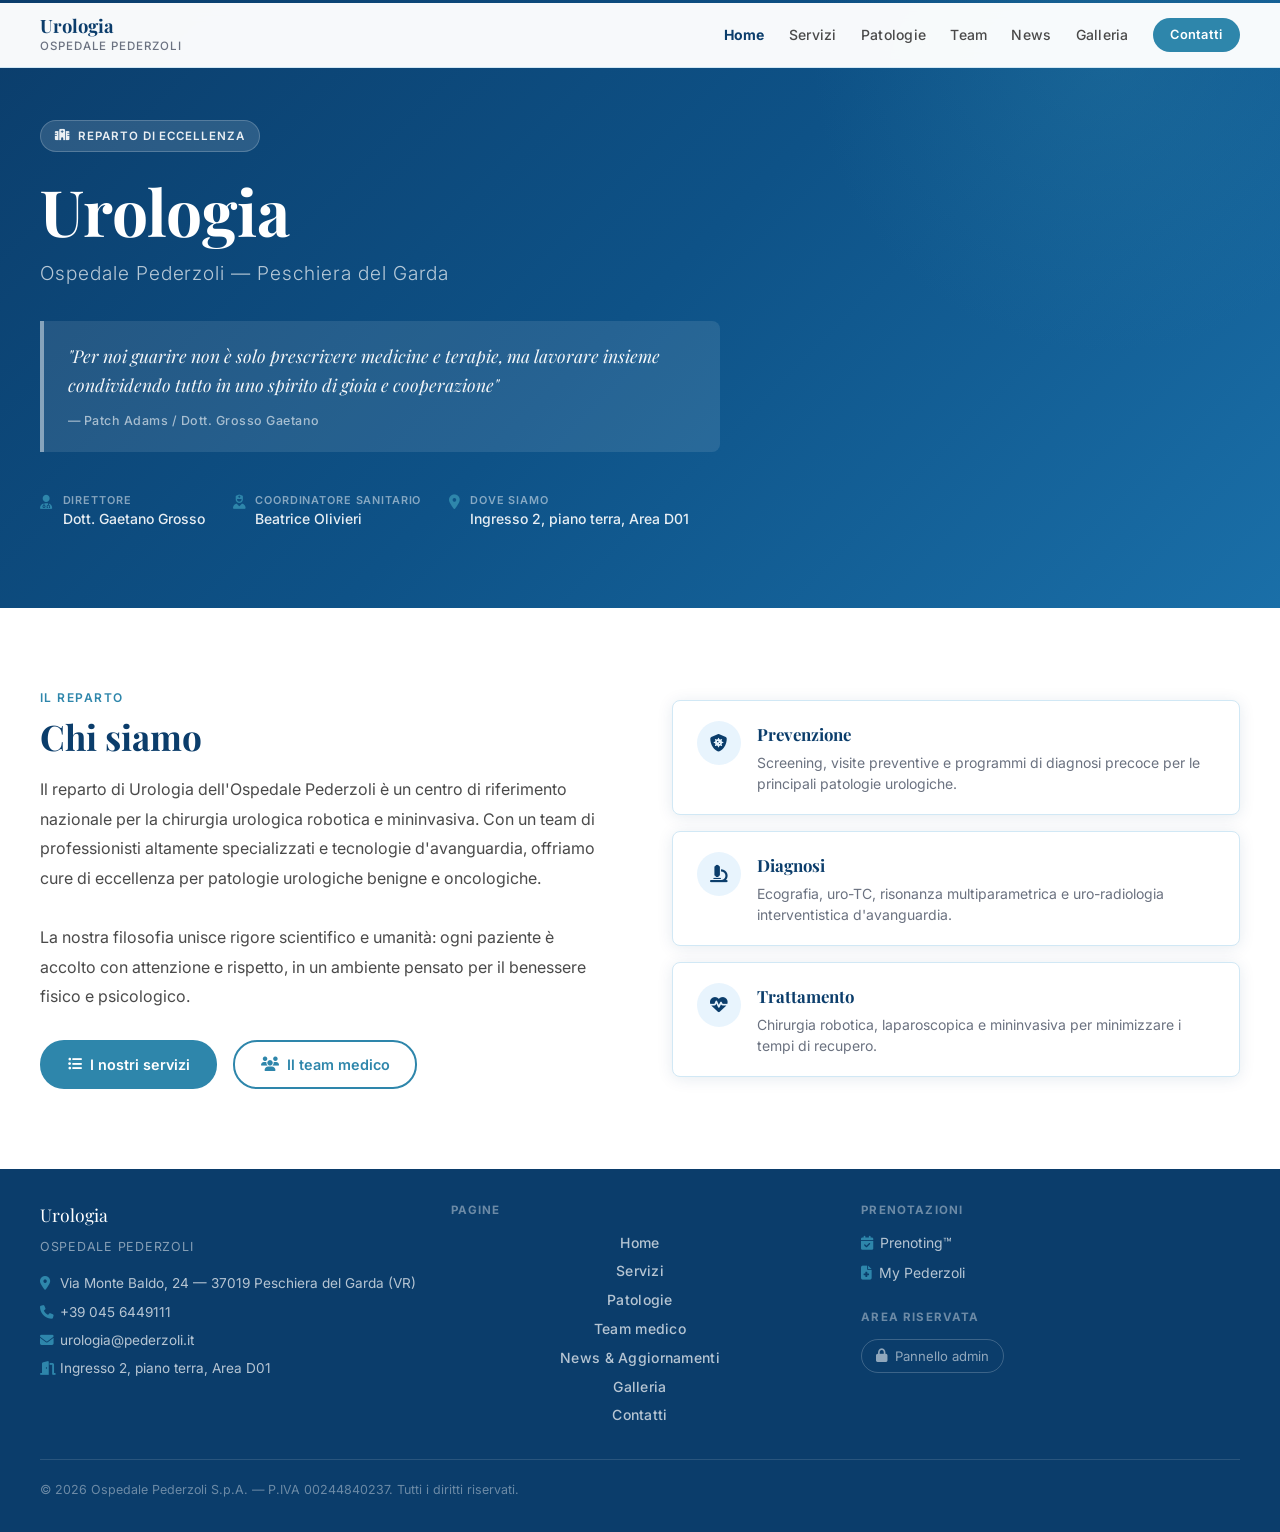
==== commit babbb9de: "Major improvements: patologie page, dead code removal, sessionStorage, OG tags, favicon, focus trap," ====
--- a/index.html
+++ b/index.html
@@ -5,6 +5,11 @@
   <meta name="viewport" content="width=device-width, initial-scale=1.0">
   <title>Urologia — Ospedale Pederzoli</title>
   <meta name="description" content="Reparto di Urologia dell'Ospedale Pederzoli. Centro di riferimento nazionale per chirurgia robotica e mininvasiva. Direttore: Dott. Gaetano Grosso.">
+  <meta property="og:type" content="website">
+  <meta property="og:title" content="Urologia — Ospedale Pederzoli">
+  <meta property="og:description" content="Centro di riferimento nazionale per chirurgia urologica robotica e mininvasiva. Direttore: Dott. Gaetano Grosso.">
+  <meta property="og:locale" content="it_IT">
+  <link rel="icon" type="image/svg+xml" href="favicon.svg">
   <link rel="preconnect" href="https://fonts.googleapis.com">
   <link rel="preconnect" href="https://fonts.gstatic.com" crossorigin>
   <link href="https://fonts.googleapis.com/css2?family=Playfair+Display:ital,wght@0,400;0,600;0,700;1,400&family=Inter:wght@300;400;500;600;700&display=swap" rel="stylesheet">
--- a/css/style.css
+++ b/css/style.css
@@ -335,6 +335,72 @@
 #team-edit-box h4 { color: white; margin-bottom: 1rem; font-family: var(--font-title); }
 
 /* =============================================================
+   VIDEO FACADE — thumbnail + play button, iframe on click
+   ============================================================= */
+.vid-facade          { position: relative; cursor: pointer; background: #000; display: block; overflow: hidden; }
+.vid-facade > img    { width: 100%; display: block; aspect-ratio: 16/9; object-fit: cover; opacity: .88; transition: opacity .25s; }
+.vid-facade:hover > img { opacity: .65; }
+.vid-vimeo           { aspect-ratio: 16/9; background: linear-gradient(135deg, #1ab7ea 0%, #0d7ea8 100%); }
+.vid-play            { position: absolute; inset: 0; display: flex; align-items: center; justify-content: center; pointer-events: none; }
+.vid-play-btn        { width: 68px; height: 68px; background: rgba(255,0,0,.92); border-radius: 50%;
+                       display: flex; align-items: center; justify-content: center;
+                       color: white; font-size: 1.5rem; padding-left: .25rem;
+                       transition: transform .2s, background .2s;
+                       box-shadow: 0 4px 24px rgba(0,0,0,.4); }
+.vid-play-btn.vimeo  { background: rgba(26,183,234,.92); padding-left: .25rem; }
+.vid-facade:hover .vid-play-btn        { transform: scale(1.12); background: #cc0000; }
+.vid-facade:hover .vid-play-btn.vimeo  { transform: scale(1.12); background: rgba(13,159,200,.95); }
+
+/* =============================================================
+   FOOTER LINKS (sostituisce inline onmouseover)
+   ============================================================= */
+.ftr-lnk       { font-size:.875rem; color:rgba(255,255,255,.7); text-decoration:none; transition:color .2s; }
+.ftr-lnk:hover { color:white; text-decoration:none; }
+.ftr-admin-lnk { display:inline-flex; align-items:center; gap:.5rem; font-size:.82rem;
+                 color:rgba(255,255,255,.55); text-decoration:none;
+                 border:1px solid rgba(255,255,255,.2); padding:.35rem .85rem; border-radius:20px; transition:all .2s; }
+.ftr-admin-lnk:hover { color:white; border-color:rgba(255,255,255,.5); text-decoration:none; }
+
+/* =============================================================
+   PATOLOGIE
+   ============================================================= */
+.path-grid  { display:grid; grid-template-columns:repeat(auto-fit,minmax(480px,1fr)); gap:1.75rem; margin-top:1rem; }
+@media (max-width:560px) { .path-grid { grid-template-columns:1fr; } }
+
+.path-card  { background:var(--white); border-radius:var(--radius); box-shadow:var(--shadow);
+              padding:1.75rem; border-top:4px solid var(--accent);
+              transition:box-shadow var(--tr), transform var(--tr); }
+.path-card:hover { box-shadow:0 8px 32px rgba(11,61,107,.15); transform:translateY(-2px); }
+
+.path-head  { display:flex; align-items:flex-start; gap:1rem; margin-bottom:1rem; }
+.path-icon  { width:48px; height:48px; background:var(--blue-light); border-radius:50%; flex-shrink:0;
+              display:flex; align-items:center; justify-content:center; color:var(--blue-deep); font-size:1.1rem; }
+.path-head h2   { font-family:var(--font-title); font-size:1.15rem; color:var(--blue-deep); line-height:1.3; margin-top:.2rem; }
+.path-badge     { display:inline-block; font-size:.65rem; font-weight:700; letter-spacing:.08em;
+                  text-transform:uppercase; padding:.15rem .55rem; border-radius:4px;
+                  background:#DBEAFE; color:#1D4ED8; margin-bottom:.3rem; }
+.path-badge-b   { background:#D1FAE5; color:#065F46; }
+
+.path-desc  { font-size:.9rem; color:var(--text); line-height:1.75; margin-bottom:1.25rem; }
+
+.path-cols  { display:grid; grid-template-columns:1fr 1fr; gap:1rem; }
+@media (max-width:640px) { .path-cols { grid-template-columns:1fr; } }
+
+.path-cols h3   { font-family:var(--font-body); font-size:.78rem; font-weight:700; letter-spacing:.06em;
+                  text-transform:uppercase; color:var(--accent); margin-bottom:.6rem;
+                  display:flex; align-items:center; gap:.4rem; }
+.path-cols h3 i { font-size:.8rem; }
+.path-cols ul   { list-style:none; padding:0; display:flex; flex-direction:column; gap:.35rem; }
+.path-cols ul li { font-size:.85rem; color:var(--text-light); line-height:1.5; padding-left:1rem; position:relative; }
+.path-cols ul li::before { content:'›'; position:absolute; left:0; color:var(--accent); font-weight:700; }
+
+.when-grid  { display:grid; grid-template-columns:repeat(auto-fill,minmax(220px,1fr)); gap:1rem; margin-top:2rem; }
+.when-card  { background:var(--white); border-radius:var(--radius); box-shadow:var(--shadow);
+              padding:1.25rem; display:flex; align-items:flex-start; gap:.85rem; }
+.when-card i { color:var(--accent); font-size:1.1rem; flex-shrink:0; margin-top:.15rem; }
+.when-card p { font-size:.875rem; color:var(--text); line-height:1.55; }
+
+/* =============================================================
    RESPONSIVE GENERALE
    ============================================================= */
 @media (max-width: 640px) {
